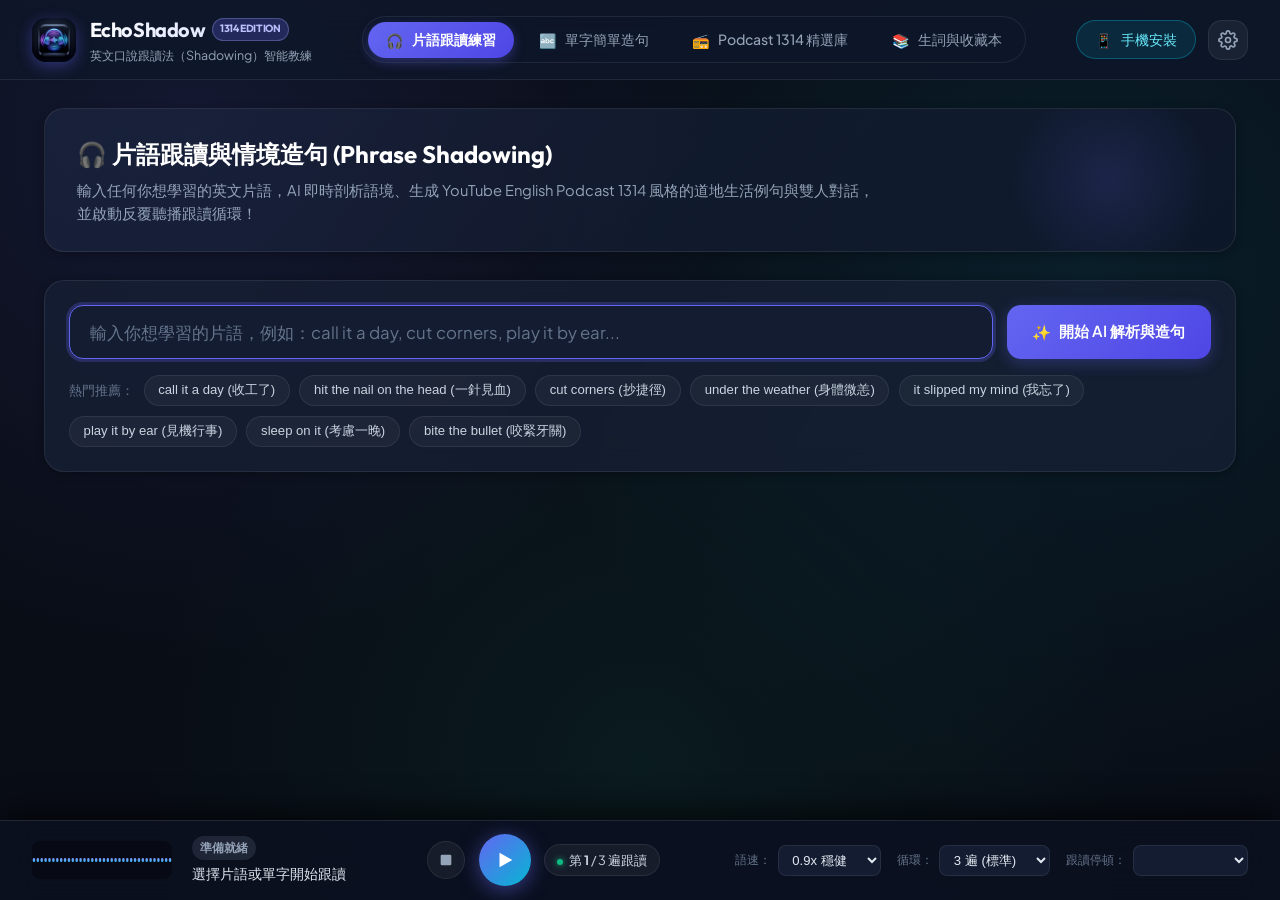
==== index.html @ 8f2e4946 "fix: Move web app to repository root and add .nojekyll for GitHub Pages" ====
<!DOCTYPE html>
<html lang="zh-TW">
<head>
  <meta charset="UTF-8">
  <meta name="viewport" content="width=device-width, initial-scale=1.0">
  <title>EchoShadow 1314 — 英文口說 Shadowing 智能跟讀學習系統</title>
  <meta name="description" content="專為英文跟讀法（Shadowing）打造的智能學習系統。支援片語解析造句、單字簡單造句聽播、YouTube English Podcast 1314 精選道地片語庫與跟讀錄音對比。">
  
  <!-- PWA & Mobile Web App Meta -->
  <link rel="manifest" href="manifest.json">
  <link rel="icon" type="image/png" sizes="64x64" href="icons/favicon-64.png">
  <link rel="apple-touch-icon" sizes="180x180" href="icons/apple-touch-icon.png">
  <meta name="theme-color" content="#0f172a">
  <meta name="apple-mobile-web-app-capable" content="yes">
  <meta name="apple-mobile-web-app-status-bar-style" content="black-translucent">
  <meta name="apple-mobile-web-app-title" content="EchoShadow">
  <meta name="mobile-web-app-capable" content="yes">
  
  <link rel="stylesheet" href="css/style.css">
</head>
<body>

  <!-- App Header -->
  <header class="app-header">
    <div class="brand">
      <div class="brand-icon-wrapper">
        <img src="icons/icon-192.png" alt="EchoShadow Icon" class="brand-app-icon" width="44" height="44">
      </div>
      <div class="brand-info">
        <h1>EchoShadow <span class="brand-tag">1314 Edition</span></h1>
        <div class="brand-subtitle">英文口說跟讀法（Shadowing）智能教練</div>
      </div>
    </div>

    <!-- Navigation Tabs -->
    <nav class="nav-tabs" aria-label="Main Navigation">
      <button class="nav-tab active" data-tab="phrase" id="tab-btn-phrase">
        <span>🎧</span> 片語跟讀練習
      </button>
      <button class="nav-tab" data-tab="word" id="tab-btn-word">
        <span>🔤</span> 單字簡單造句
      </button>
      <button class="nav-tab" data-tab="podcast" id="tab-btn-podcast">
        <span>📻</span> Podcast 1314 精選庫
      </button>
      <button class="nav-tab" data-tab="history" id="tab-btn-history">
        <span>📚</span> 生詞與收藏本
      </button>
    </nav>

    <!-- Header Actions -->
    <div class="header-actions">
      <button class="action-pill-btn header-mobile-btn" id="open-mobile-modal-btn" title="手機安裝與同網連線">
        <span>📱</span> 手機安裝
      </button>
      <button class="icon-btn" id="open-settings-btn" title="語音與跟讀設定" aria-label="設定">
        <svg viewBox="0 0 24 24" width="20" height="20" fill="none" stroke="currentColor" stroke-width="2" stroke-linecap="round" stroke-linejoin="round">
          <circle cx="12" cy="12" r="3"></circle>
          <path d="M19.4 15a1.65 1.65 0 0 0 .33 1.82l.06.06a2 2 0 0 1 0 2.83 2 2 0 0 1-2.83 0l-.06-.06a1.65 1.65 0 0 0-1.82-.33 1.65 1.65 0 0 0-1 1.51V21a2 2 0 0 1-2 2 2 2 0 0 1-2-2v-.09A1.65 1.65 0 0 0 9 19.4a1.65 1.65 0 0 0-1.82.33l-.06.06a2 2 0 0 1-2.83 0 2 2 0 0 1 0-2.83l.06-.06a1.65 1.65 0 0 0 .33-1.82 1.65 1.65 0 0 0-1.51-1H3a2 2 0 0 1-2-2 2 2 0 0 1 2-2h.09A1.65 1.65 0 0 0 4.6 9a1.65 1.65 0 0 0-.33-1.82l-.06-.06a2 2 0 0 1 0-2.83 2 2 0 0 1 2.83 0l.06.06a1.65 1.65 0 0 0 1.82.33H9a1.65 1.65 0 0 0 1-1.51V3a2 2 0 0 1 2-2 2 2 0 0 1 2 2v.09a1.65 1.65 0 0 0 1 1.51 1.65 1.65 0 0 0 1.82-.33l.06-.06a2 2 0 0 1 2.83 0 2 2 0 0 1 0 2.83l-.06.06a1.65 1.65 0 0 0-.33 1.82V9a1.65 1.65 0 0 0 1.51 1H21a2 2 0 0 1 2 2 2 2 0 0 1-2 2h-.09a1.65 1.65 0 0 0-1.51 1z"></path>
        </svg>
      </button>
    </div>
  </header>

  <!-- Main Content Area -->
  <main class="main-content">

    <!-- ==========================================
         TAB 1: PHRASE SHADOWING (需求 1)
         ========================================== -->
    <section class="tab-pane active" id="tab-phrase">
      <div class="section-banner">
        <h2 class="banner-title">🎧 片語跟讀與情境造句 (Phrase Shadowing)</h2>
        <p class="banner-desc">輸入任何你想學習的英文片語，AI 即時剖析語境、生成 YouTube English Podcast 1314 風格的道地生活例句與雙人對話，並啟動反覆聽播跟讀循環！</p>
      </div>

      <!-- Input Card -->
      <div class="input-card">
        <div class="input-row">
          <input type="text" class="text-input" id="phrase-input" placeholder="輸入你想學習的片語，例如：call it a day, cut corners, play it by ear..." autofocus>
          <button class="primary-btn" id="phrase-gen-btn">
            <span>✨</span> 開始 AI 解析與造句
          </button>
        </div>
        <div class="quick-tags-wrapper">
          <span class="quick-label">熱門推薦：</span>
          <button class="quick-tag" data-text="call it a day">call it a day (收工了)</button>
          <button class="quick-tag" data-text="hit the nail on the head">hit the nail on the head (一針見血)</button>
          <button class="quick-tag" data-text="cut corners">cut corners (抄捷徑)</button>
          <button class="quick-tag" data-text="under the weather">under the weather (身體微恙)</button>
          <button class="quick-tag" data-text="it slipped my mind">it slipped my mind (我忘了)</button>
          <button class="quick-tag" data-text="play it by ear">play it by ear (見機行事)</button>
          <button class="quick-tag" data-text="sleep on it">sleep on it (考慮一晚)</button>
          <button class="quick-tag" data-text="bite the bullet">bite the bullet (咬緊牙關)</button>
        </div>
      </div>

      <!-- Phrase Result Workspace -->
      <div class="result-card" id="phrase-result-area">
        <div class="result-badge-bar">
          <span class="type-badge badge-phrase">美式口語片語</span>
          <span class="card-level-badge level-b1">Podcast 1314 推薦</span>
        </div>

        <div class="result-title-row">
          <div>
            <span class="result-title" id="res-phrase-title">call it a day</span>
            <span class="result-translation" id="res-phrase-translation">今天就到此為止吧 / 收工了</span>
          </div>
          <!-- Favorite Action Button -->
          <button class="fav-toggle-btn" id="fav-phrase-btn" title="加入我的最愛">
            <span class="fav-star">⭐</span> <span class="fav-text">加入最愛</span>
          </button>
        </div>

        <!-- Explanation -->
        <div class="result-explanation-box">
          <p><strong>💡 語境剖析：</strong><span id="res-phrase-explanation"></span></p>
          <p style="margin-top: 0.4rem;"><strong>🗣️ 發音與連音提示：</strong><span id="res-phrase-pronunciation"></span></p>
        </div>

        <!-- Practice Sentence Showcase (With Karaoke) -->
        <div class="sentence-showcase-box">
          <div class="sentence-header">
            <span>🎙️ 道地日常生活例句 (跟讀核心句)</span>
            <span style="font-size: 0.72rem; color: #94a3b8;">反覆跟讀中將即時高亮當前單字</span>
          </div>
          <div class="sentence-text" id="res-phrase-sentence"></div>
          <div class="sentence-trans" id="res-phrase-sent-trans"></div>
        </div>

        <!-- Dialogue Section -->
        <div class="dialogue-section">
          <h3>
            <svg viewBox="0 0 24 24" width="18" height="18" fill="none" stroke="currentColor" stroke-width="2"><path d="M21 15a2 2 0 0 1-2 2H7l-4 4V5a2 2 0 0 1 2-2h14a2 2 0 0 1 2 2z"></path></svg>
            Podcast 1314 實境日常短對話 (A & B 情境模擬)
          </h3>
          <div class="dialogue-bubbles" id="res-phrase-dialogue"></div>
        </div>

        <!-- Shadowing Tips Box -->
        <div class="tips-box" id="res-phrase-tips-box">
          <div class="tips-icon">🎯</div>
          <div>
            <strong>跟讀訣竅（Shadowing Tips）：</strong>
            <span id="res-phrase-tips"></span>
          </div>
        </div>

        <!-- Practice Actions -->
        <div class="practice-actions-row">
          <button class="action-pill-btn primary" id="play-sentence-btn">
            <svg viewBox="0 0 24 24" width="16" height="16" fill="currentColor"><polygon points="5 3 19 12 5 21 5 3"></polygon></svg>
            🎧 跟讀主要例句
          </button>
          <button class="action-pill-btn" id="play-phrase-only-btn">
            <svg viewBox="0 0 24 24" width="16" height="16" fill="currentColor"><polygon points="5 3 19 12 5 21 5 3"></polygon></svg>
            僅聽片語本體
          </button>
          <button class="action-pill-btn" id="play-dialogue-all-btn">
            <svg viewBox="0 0 24 24" width="16" height="16" fill="currentColor"><polygon points="5 3 19 12 5 21 5 3"></polygon></svg>
            聽雙人完整對話
          </button>
        </div>

        <!-- Voice Recorder & Pronunciation Comparison -->
        <div class="voice-compare-card">
          <div class="voice-compare-header">
            <span>🎙️ 口說跟讀錄音與自我對比 (Audio Echo)</span>
          </div>
          <div class="voice-compare-controls">
            <button class="mic-btn" id="mic-record-btn">
              <svg viewBox="0 0 24 24" width="16" height="16" fill="currentColor"><path d="M12 1a3 3 0 0 0-3 3v8a3 3 0 0 0 6 0V4a3 3 0 0 0-3-3z"></path><path d="M19 10v2a7 7 0 0 1-14 0v-2"></path><line x1="12" y1="19" x2="12" y2="23"></line><line x1="8" y1="23" x2="16" y2="23"></line></svg>
              錄製我的跟讀
            </button>
            <button class="action-pill-btn" id="play-my-voice-btn" style="display: none;">
              ▶ 聽我剛剛說的
            </button>
            <button class="action-pill-btn" id="play-native-again-btn" style="display: none;">
              🔊 對比聽原音
            </button>
            <span class="record-feedback-text" id="record-status-text">點擊按鈕錄下你模仿的發音，與母語音檔對比音調與語氣！</span>
          </div>
        </div>
      </div>
    </section>

    <!-- ==========================================
         TAB 2: WORD SHADOWING (需求 2)
         ========================================== -->
    <section class="tab-pane" id="tab-word">
      <div class="section-banner">
        <h2 class="banner-title">🔤 單字簡單造句與跟讀 (Word Shadowing)</h2>
        <p class="banner-desc">輸入任何想學習的單字，AI 會為你進行【簡單造句】——拒絕冗長難句，專注於日常生活高頻、好懂、好開口的精煉短句，並透過重複聽播磨練口腔肌肉記憶！</p>
      </div>

      <!-- Input Card -->
      <div class="input-card">
        <div class="input-row">
          <input type="text" class="text-input" id="word-input" placeholder="輸入你想學習的單字，例如：overwhelmed, procrastinate, chill, awkward...">
          <button class="primary-btn" id="word-gen-btn">
            <span>⚡</span> AI 簡單造句 & 重複聽播
          </button>
        </div>
        <div class="quick-tags-wrapper">
          <span class="quick-label">熱門單字：</span>
          <button class="quick-tag quick-word-tag" data-text="procrastinate">procrastinate (拖延)</button>
          <button class="quick-tag quick-word-tag" data-text="overwhelmed">overwhelmed (負荷過重)</button>
          <button class="quick-tag quick-word-tag" data-text="awkward">awkward (尷尬的)</button>
          <button class="quick-tag quick-word-tag" data-text="spontaneous">spontaneous (隨性說走就走)</button>
          <button class="quick-tag quick-word-tag" data-text="exhausted">exhausted (筋疲力盡)</button>
          <button class="quick-tag quick-word-tag" data-text="chill">chill (放鬆放空)</button>
          <button class="quick-tag quick-word-tag" data-text="hesitate">hesitate (猶豫)</button>
          <button class="quick-tag quick-word-tag" data-text="reliable">reliable (可靠的)</button>
        </div>
      </div>

      <!-- Word Result Workspace -->
      <div class="result-card" id="word-result-area">
        <div class="result-badge-bar">
          <span class="type-badge badge-word" id="res-word-pos">日常單字</span>
          <span class="card-level-badge level-a2">日常生活精選</span>
        </div>

        <div class="result-title-row">
          <div>
            <span class="result-title" id="res-word-title">procrastinate</span>
            <span class="result-phonetic" id="res-word-phonetic">/prəˈkræs.tə.neɪt/</span>
            <span class="result-translation" id="res-word-translation">拖延、拖拖拉拉</span>
          </div>
          <!-- Favorite Action Button -->
          <button class="fav-toggle-btn" id="fav-word-btn" title="加入我的最愛">
            <span class="fav-star">⭐</span> <span class="fav-text">加入最愛</span>
          </button>
        </div>

        <!-- Practice Simple Sentence Showcase -->
        <div class="sentence-showcase-box">
          <div class="sentence-header">
            <span>✨ AI 精選【簡單生活例句】（最適合跟讀口說）</span>
            <span style="font-size: 0.72rem; color: #34d399;">簡短有力 • 容易朗朗上口</span>
          </div>
          <div class="sentence-text" id="res-word-sentence"></div>
          <div class="sentence-trans" id="res-word-sent-trans"></div>
        </div>

        <!-- Alternative Sentence Box -->
        <div class="sentence-showcase-box" id="res-word-alt-box" style="margin-top: 1rem; background: rgba(15, 23, 42, 0.6);">
          <div class="sentence-header">
            <span>💡 備用日常簡例</span>
            <button class="mini-play-btn" id="play-alt-sent-btn">跟讀此句</button>
          </div>
          <div class="sentence-text" id="res-word-alt-sent" style="font-size: 1.15rem;"></div>
          <div class="sentence-trans" id="res-word-alt-trans"></div>
        </div>

        <!-- Shadowing Tips Box -->
        <div class="tips-box" id="res-word-tips-box">
          <div class="tips-icon">🎯</div>
          <div>
            <strong>口說跟讀重點：</strong>
            <span id="res-word-tips"></span>
          </div>
        </div>

        <!-- Practice Actions -->
        <div class="practice-actions-row">
          <button class="action-pill-btn primary" id="play-word-sent-btn">
            <svg viewBox="0 0 24 24" width="16" height="16" fill="currentColor"><polygon points="5 3 19 12 5 21 5 3"></polygon></svg>
            🎧 跟讀簡單例句
          </button>
          <button class="action-pill-btn" id="play-word-only-btn">
            <svg viewBox="0 0 24 24" width="16" height="16" fill="currentColor"><polygon points="5 3 19 12 5 21 5 3"></polygon></svg>
            僅聽單字發音
          </button>
        </div>
      </div>
    </section>

    <!-- ==========================================
         TAB 3: PODCAST 1314 PHRASES (需求 3)
         ========================================== -->
    <section class="tab-pane" id="tab-podcast">
      <div class="section-banner">
        <h2 class="banner-title">📻 YouTube「English Podcast 1314」精選片語庫</h2>
        <p class="banner-desc">精選 YouTube 頻道「Podcast學英語1314」最受歡迎的高頻美語口語、地道成語與生活反應用語。點擊任何卡片即可一鍵載入跟讀機，隨時開始口說磨耳朵！</p>
      </div>

      <!-- Filter & Search Toolbar -->
      <div class="filter-toolbar">
        <div class="filter-row">
          <span class="filter-label">情境分類：</span>
          <div class="pill-group">
            <button class="filter-pill category-pill active" data-category="all">全部情境</button>
            <button class="filter-pill category-pill" data-category="職場與工作">💼 職場與工作</button>
            <button class="filter-pill category-pill" data-category="朋友社交">🍕 朋友社交</button>
            <button class="filter-pill category-pill" data-category="日常生活">☕ 日常生活</button>
            <button class="filter-pill category-pill" data-category="情緒與感覺">💭 情緒與感覺</button>
          </div>
        </div>

        <div class="filter-row">
          <span class="filter-label">聽力難度：</span>
          <div class="pill-group">
            <button class="filter-pill level-pill active" data-level="all">全部難度</button>
            <button class="filter-pill level-pill" data-level="A2">A2 基礎慢速</button>
            <button class="filter-pill level-pill" data-level="B1">B1 中階日常</button>
            <button class="filter-pill level-pill" data-level="B2">B2 道地自然</button>
          </div>
        </div>

        <div class="search-and-refresh">
          <div class="search-input-wrap">
            <input type="text" id="podcast-search" placeholder="🔍 搜尋英文片語、中文意義或關鍵字...">
          </div>
          <button class="action-pill-btn" id="refresh-recommend-btn" title="隨機推薦一批片語">
            <svg viewBox="0 0 24 24" width="16" height="16" fill="none" stroke="currentColor" stroke-width="2"><path d="M21.5 2v6h-6M21.34 15.57a10 10 0 1 1-.57-8.38l5.67-5.67"></path></svg>
            🎲 換一批推薦
          </button>
        </div>
      </div>

      <!-- Cards Grid -->
      <div class="podcast-grid" id="podcast-cards-grid"></div>
    </section>

    <!-- ==========================================
         TAB 4: NOTEBOOK & FAVORITES (需求 1 升級)
         ========================================== -->
    <section class="tab-pane" id="tab-history">
      <div class="section-banner">
        <div class="history-header">
          <div>
            <h2 class="banner-title">📚 我的生詞、片語與收藏本</h2>
            <p class="banner-desc">專屬學習庫：清楚區隔「🎧 片語」與「🔤 單字」，並支援「⭐ 我的最愛」標記收藏。隨時重複聽播，鞏固口說肌肉記憶！</p>
          </div>
          <button class="action-pill-btn" id="clear-history-btn">
            清空記錄
          </button>
        </div>
      </div>

      <!-- Segmented Tab Filter & Count Stats -->
      <div class="history-filter-toolbar">
        <div class="history-filter-tabs">
          <button class="history-filter-pill active" data-filter="all" id="hist-filter-all">
            <span>🌟</span> 全部項目 (<span id="count-all">0</span>)
          </button>
          <button class="history-filter-pill" data-filter="fav" id="hist-filter-fav">
            <span>⭐</span> 我的最愛 (<span id="count-fav">0</span>)
          </button>
          <button class="history-filter-pill" data-filter="phrase" id="hist-filter-phrase">
            <span>🎧</span> 片語專區 (<span id="count-phrase">0</span>)
          </button>
          <button class="history-filter-pill" data-filter="word" id="hist-filter-word">
            <span>🔤</span> 單字專區 (<span id="count-word">0</span>)
          </button>
        </div>
        <div class="history-stats-bar" id="history-stats-bar">
          載入中...
        </div>
      </div>

      <div class="history-list" id="history-list"></div>
    </section>

  </main>

  <!-- ==========================================
       DOCKED SHADOWING WORKBENCH (BOTTOM PLAYER)
       ========================================== -->
  <footer class="docked-player" id="docked-player" role="region" aria-label="跟讀播放控制台">
    <!-- Left: Wave & Status -->
    <div class="player-left">
      <div class="player-wave-wrap">
        <canvas id="audio-wave-canvas" width="140" height="38"></canvas>
      </div>
      <div class="player-info-meta">
        <span class="player-status-badge status-idle" id="player-mode-indicator">準備就緒</span>
        <div class="player-current-text" id="player-current-text">選擇片語或單字開始跟讀</div>
      </div>
    </div>

    <!-- Center: Main Controls & Loop Countdown -->
    <div class="player-center">
      <div class="player-controls-row">
        <button class="control-icon-btn" id="player-stop-btn" title="停止播放 (Esc)" aria-label="停止">
          <svg viewBox="0 0 24 24" width="16" height="16" fill="currentColor"><rect x="4" y="4" width="16" height="16" rx="2"></rect></svg>
        </button>

        <button class="play-main-btn" id="player-play-btn" title="播放 / 暫停 (空白鍵 Space)" aria-label="播放">
          <svg class="play-icon" viewBox="0 0 24 24" width="22" height="22" fill="currentColor">
            <polygon points="6 4 20 12 6 20 6 4"></polygon>
          </svg>
          <svg class="pause-icon" viewBox="0 0 24 24" width="22" height="22" fill="currentColor" style="display: none;">
            <rect x="6" y="4" width="4" height="16"></rect>
            <rect x="14" y="4" width="4" height="16"></rect>
          </svg>
        </button>

        <div class="loop-status-pill" id="player-loop-status">
          <span class="pulse-dot"></span> 第 <strong>1</strong> / 3 遍跟讀
        </div>
      </div>

      <div class="player-interval-countdown" id="player-countdown">
        🗣️ <strong>跟讀時間：</strong> 請大聲跟讀模仿 (2.0s)
      </div>
    </div>

    <!-- Right: Speed, Repeats, and Interval Delays -->
    <div class="player-right">
      <div class="player-select-group">
        <label for="player-speed-select">語速：</label>
        <select class="player-select" id="player-speed-select">
          <option value="0.75">0.75x 慢速</option>
          <option value="0.9" selected>0.9x 穩健</option>
          <option value="1.0">1.0x 標準</option>
          <option value="1.15">1.15x 流利</option>
        </select>
      </div>

      <div class="player-select-group">
        <label for="player-repeat-select">循環：</label>
        <select class="player-select" id="player-repeat-select">
          <option value="1">1 遍 (單次)</option>
          <option value="3" selected>3 遍 (標準)</option>
          <option value="5">5 遍 (深入)</option>
          <option value="10">10 遍 (挑戰)</option>
          <option value="inf">無限循環</option>
        </select>
      </div>

      <div class="player-select-group">
        <label for="player-interval-select">跟讀停頓：</label>
        <select class="player-select" id="player-interval-select">
          <option value="1.0">1.0 秒</option>
          <option value="2.0" selected>2.0 秒 (推薦)</option>
          <option value="3.0">3.0 秒</option>
          <option value="4.0">4.0 秒 (長句)</option>
        </select>
      </div>
    </div>
  </footer>

  <!-- ==========================================
       MOBILE CONNECT & INSTALL MODAL (需求 3)
       ========================================== -->
  <div class="modal-overlay" id="mobile-modal" role="dialog" aria-modal="true" aria-labelledby="mobile-modal-title">
    <div class="modal-content" style="max-width: 560px;">
      <div class="modal-header">
        <h3 class="modal-title" id="mobile-modal-title">📱 手機免安裝商店 • 立即使用教學</h3>
        <button class="modal-close-btn" id="close-mobile-btn" aria-label="關閉">
          <svg viewBox="0 0 24 24" width="20" height="20" fill="none" stroke="currentColor" stroke-width="2"><line x1="18" y1="6" x2="6" y2="18"></line><line x1="6" y1="6" x2="18" y2="18"></line></svg>
        </button>
      </div>

      <div class="mobile-modal-body">
        <p style="font-size: 0.88rem; color: #94a3b8; margin-bottom: 1.25rem;">
          本 APP 已採用現代 <strong>PWA（Progressive Web App）</strong>技術，徹底解決手機安裝 APK 擋住或 iPhone 無法側載的問題！任何手機只需打開瀏覽器即可直接「加入主畫面」秒速安裝。
        </p>

        <!-- QR Code and Link Area -->
        <div id="mobile-qr-area" style="margin-bottom: 1.5rem;"></div>

        <!-- OS Specific Instructions -->
        <div class="mobile-instructions">
          <div class="os-instruction-card">
            <div class="os-instruction-header">
              <span class="os-badge-icon">🍎</span>
              <strong>iPhone / iPad (iOS Safari) 操作步驟：</strong>
            </div>
            <ol class="os-steps-list">
              <li>手機連線到同一個 Wi-Fi，打開 <strong>Safari 瀏覽器</strong> 並掃描或輸入上方網址。</li>
              <li>點擊 Safari 螢幕底部的 <strong>「分享」圖示</strong>（方形帶有向上箭頭）。</li>
              <li>在選單中點選 <strong>「加入主畫面」(Add to Home Screen)</strong>。</li>
              <li>完成！手機桌面將產生 EchoShadow 專屬 App 圖示，打開即是全螢幕原生體驗。</li>
            </ol>
          </div>

          <div class="os-instruction-card" style="margin-top: 1rem;">
            <div class="os-instruction-header">
              <span class="os-badge-icon">🤖</span>
              <strong>Android 安卓手機 (Chrome / Edge) 操作步驟：</strong>
            </div>
            <ol class="os-steps-list">
              <li>手機連線到同一個 Wi-Fi，打開 <strong>Chrome 瀏覽器</strong> 輸入上方網址。</li>
              <li>網頁載入時會自動跳出 <strong>「安裝 EchoShadow」</strong> 提示，或點擊右上角三點選單「安裝應用程式」。</li>
              <li>點擊「安裝」後，App 將自動常駐於桌面與應用程式清單，無任何系統相容問題！</li>
            </ol>
          </div>
        </div>
      </div>

      <div class="modal-footer">
        <button class="primary-btn" type="button" id="ack-mobile-btn">好，我清楚了</button>
      </div>
    </div>
  </div>

  <!-- ==========================================
       SETTINGS MODAL
       ========================================== -->
  <div class="modal-overlay" id="settings-modal" role="dialog" aria-modal="true" aria-labelledby="settings-modal-title">
    <div class="modal-content">
      <div class="modal-header">
        <h3 class="modal-title" id="settings-modal-title">⚙️ 跟讀與發音參數設定</h3>
        <button class="modal-close-btn" id="close-settings-btn" aria-label="關閉">
          <svg viewBox="0 0 24 24" width="20" height="20" fill="none" stroke="currentColor" stroke-width="2"><line x1="18" y1="6" x2="6" y2="18"></line><line x1="6" y1="6" x2="18" y2="18"></line></svg>
        </button>
      </div>

      <div class="form-group">
        <label for="settings-voice-select">🎙️ 英語母語發音聲音 (TTS Voice)：</label>
        <select class="form-control" id="settings-voice-select"></select>
        <small>支援系統內建 Microsoft Jenny, Google US English 等高品質英語聲音。</small>
        <div style="margin-top: 0.5rem;">
          <button class="mini-play-btn" id="test-voice-btn" type="button">試聽當前聲音發音</button>
        </div>
      </div>

      <div class="form-group">
        <label for="settings-rate-input">⚡ 預設語速：</label>
        <select class="form-control" id="settings-rate-input">
          <option value="0.75">0.75x (慢速磨耳朵)</option>
          <option value="0.85">0.85x (微慢清晰)</option>
          <option value="0.9" selected>0.9x (新手跟讀推薦)</option>
          <option value="1.0">1.0x (標準美語語速)</option>
          <option value="1.15">1.15x (快速流利進階)</option>
        </select>
      </div>

      <div class="form-group">
        <label for="settings-interval-input">⏳ 每次跟讀之間的停頓時間：</label>
        <select class="form-control" id="settings-interval-input">
          <option value="1.0">1.0 秒 (緊湊跟讀)</option>
          <option value="2.0" selected>2.0 秒 (標準時間)</option>
          <option value="3.0">3.0 秒 (充裕時間)</option>
          <option value="4.0">4.0 秒 (完整長句複述)</option>
        </select>
        <small>此停頓時間是留給你的口說練習時間，在下次音檔播送前重複說出。</small>
      </div>

      <div class="form-group">
        <label for="settings-repeat-input">🔁 預設循環聽播次數：</label>
        <select class="form-control" id="settings-repeat-input">
          <option value="1">1 遍</option>
          <option value="3" selected>3 遍 (推薦黃金次數)</option>
          <option value="5">5 遍 (強化肌肉記憶)</option>
          <option value="10">10 遍</option>
          <option value="inf">無限循環播放</option>
        </select>
      </div>

      <div class="form-group">
        <label for="settings-api-key">🔑 Google Gemini API Key (可選)：</label>
        <input type="password" class="form-control" id="settings-api-key" placeholder="AIzaSy...">
        <small>若未填寫，系統將自動啟動內建的智能生成引擎與離線庫，所有功能依然100%完全可用！</small>
      </div>

      <div class="modal-footer">
        <button class="btn-secondary" id="cancel-settings-btn" type="button" onclick="document.getElementById('settings-modal').classList.remove('open')">取消</button>
        <button class="primary-btn" id="save-settings-btn" type="button">儲存設定</button>
      </div>
    </div>
  </div>

  <!-- Scripts -->
  <script src="js/qrcode.js"></script>
  <script src="js/database.js"></script>
  <script src="js/speech.js"></script>
  <script src="js/recorder.js"></script>
  <script src="js/api.js"></script>
  <script src="js/app.js"></script>

  <!-- PWA Service Worker Registration -->
  <script>
    if ('serviceWorker' in navigator) {
      window.addEventListener('load', () => {
        navigator.serviceWorker.register('./sw.js').then((reg) => {
          console.log('EchoShadow PWA Service Worker ready:', reg.scope);
        }).catch((err) => {
          console.warn('Service Worker registration skipped:', err);
        });
      });
    }
  </script>
</body>
</html>
---- css/style.css ----
/* ==========================================================================
   EchoShadow 1314 - English Shadowing App Design System
   Modern Sleek Dark Aesthetic, Glassmorphism, Micro-animations, Google Fonts
   ========================================================================== */

@import url('https://fonts.googleapis.com/css2?family=Outfit:wght@400;500;600;700;800&family=Plus+Jakarta+Sans:wght@300;400;500;600;700&display=swap');

:root {
  --bg-primary: #090d16;
  --bg-secondary: #0f172a;
  --bg-card: rgba(23, 32, 54, 0.75);
  --bg-card-hover: rgba(30, 41, 69, 0.9);
  --bg-glass: rgba(15, 23, 42, 0.85);
  --bg-input: #131c31;
  --border-subtle: rgba(255, 255, 255, 0.08);
  --border-accent: rgba(99, 102, 241, 0.4);
  --border-hover: rgba(129, 140, 248, 0.6);

  --accent-primary: #6366f1; /* Indigo */
  --accent-primary-hover: #4f46e5;
  --accent-cyan: #06b6d4;
  --accent-emerald: #10b981;
  --accent-amber: #f59e0b;
  --accent-rose: #f43f5e;
  --accent-glow: 0 0 25px rgba(99, 102, 241, 0.35);

  --text-main: #f8fafc;
  --text-muted: #94a3b8;
  --text-subtle: #64748b;

  --radius-sm: 8px;
  --radius-md: 14px;
  --radius-lg: 20px;
  --radius-pill: 9999px;

  --shadow-sm: 0 2px 8px rgba(0, 0, 0, 0.3);
  --shadow-md: 0 10px 25px -5px rgba(0, 0, 0, 0.5), 0 8px 10px -6px rgba(0, 0, 0, 0.4);
  --shadow-glow: 0 0 35px rgba(99, 102, 241, 0.25);
  
  --transition: all 0.22s cubic-bezier(0.4, 0, 0.2, 1);
}

*, *::before, *::after {
  box-sizing: border-box;
  margin: 0;
  padding: 0;
}

body {
  font-family: 'Plus Jakarta Sans', -apple-system, BlinkMacSystemFont, "Segoe UI", Roboto, sans-serif;
  background-color: var(--bg-primary);
  color: var(--text-main);
  line-height: 1.6;
  min-height: 100vh;
  display: flex;
  flex-direction: column;
  overflow-x: hidden;
  background-image: 
    radial-gradient(circle at 15% 15%, rgba(99, 102, 241, 0.12) 0%, transparent 40%),
    radial-gradient(circle at 85% 30%, rgba(6, 182, 212, 0.1) 0%, transparent 45%),
    radial-gradient(circle at 50% 85%, rgba(16, 185, 129, 0.08) 0%, transparent 50%);
  background-attachment: fixed;
}

/* Custom Scrollbar */
::-webkit-scrollbar {
  width: 8px;
  height: 8px;
}
::-webkit-scrollbar-track {
  background: var(--bg-primary);
}
::-webkit-scrollbar-thumb {
  background: #1e293b;
  border-radius: var(--radius-pill);
}
::-webkit-scrollbar-thumb:hover {
  background: #334155;
}

/* App Header */
.app-header {
  position: sticky;
  top: 0;
  z-index: 100;
  background: var(--bg-glass);
  backdrop-filter: blur(16px);
  -webkit-backdrop-filter: blur(16px);
  border-bottom: 1px solid var(--border-subtle);
  padding: 0.85rem 2rem;
  display: flex;
  align-items: center;
  justify-content: space-between;
}

.brand {
  display: flex;
  align-items: center;
  gap: 0.85rem;
  text-decoration: none;
  color: inherit;
}

.brand-icon-wrapper {
  width: 44px;
  height: 44px;
  border-radius: var(--radius-md);
  overflow: hidden;
  display: flex;
  align-items: center;
  justify-content: center;
  box-shadow: 0 4px 15px rgba(99, 102, 241, 0.4);
  background: #0f172a;
}

.brand-app-icon {
  width: 100%;
  height: 100%;
  object-fit: cover;
  display: block;
}

.brand-info h1 {
  font-family: 'Outfit', sans-serif;
  font-size: 1.25rem;
  font-weight: 700;
  letter-spacing: -0.02em;
  background: linear-gradient(135deg, #ffffff, #c7d2fe);
  -webkit-background-clip: text;
  -webkit-text-fill-color: transparent;
  display: flex;
  align-items: center;
  gap: 0.4rem;
}

.brand-tag {
  font-size: 0.65rem;
  font-weight: 700;
  padding: 0.15rem 0.45rem;
  border-radius: var(--radius-pill);
  background: rgba(99, 102, 241, 0.25);
  color: #a5b4fc;
  border: 1px solid rgba(165, 180, 252, 0.3);
  text-transform: uppercase;
}

.brand-subtitle {
  font-size: 0.78rem;
  color: var(--text-muted);
}

/* Nav Tabs */
.nav-tabs {
  display: flex;
  gap: 0.4rem;
  background: rgba(15, 23, 42, 0.6);
  padding: 0.3rem;
  border-radius: var(--radius-pill);
  border: 1px solid var(--border-subtle);
}

.nav-tab {
  background: transparent;
  border: none;
  color: var(--text-muted);
  font-family: inherit;
  font-size: 0.88rem;
  font-weight: 500;
  padding: 0.5rem 1.15rem;
  border-radius: var(--radius-pill);
  cursor: pointer;
  display: flex;
  align-items: center;
  gap: 0.5rem;
  transition: var(--transition);
}

.nav-tab:hover {
  color: var(--text-main);
  background: rgba(255, 255, 255, 0.05);
}

.nav-tab.active {
  background: linear-gradient(135deg, var(--accent-primary), #4f46e5);
  color: #ffffff;
  font-weight: 600;
  box-shadow: 0 4px 12px rgba(99, 102, 241, 0.35);
}

.header-actions {
  display: flex;
  align-items: center;
  gap: 0.75rem;
}

.icon-btn {
  background: rgba(255, 255, 255, 0.05);
  border: 1px solid var(--border-subtle);
  color: var(--text-muted);
  width: 40px;
  height: 40px;
  border-radius: var(--radius-md);
  display: flex;
  align-items: center;
  justify-content: center;
  cursor: pointer;
  transition: var(--transition);
}

.icon-btn:hover {
  background: rgba(255, 255, 255, 0.1);
  color: var(--text-main);
  border-color: var(--border-hover);
}

/* Main Container */
.main-content {
  flex: 1;
  max-width: 1240px;
  width: 100%;
  margin: 0 auto;
  padding: 1.75rem 1.5rem 6.5rem; /* space for docked player */
}

/* Tab Panes */
.tab-pane {
  display: none;
  animation: fadeIn 0.3s ease-out;
}

.tab-pane.active {
  display: block;
}

@keyframes fadeIn {
  from { opacity: 0; transform: translateY(6px); }
  to { opacity: 1; transform: translateY(0); }
}

/* Section Header */
.section-banner {
  background: linear-gradient(135deg, rgba(30, 41, 69, 0.6) 0%, rgba(15, 23, 42, 0.8) 100%);
  border: 1px solid var(--border-subtle);
  border-radius: var(--radius-lg);
  padding: 1.6rem 2rem;
  margin-bottom: 1.75rem;
  position: relative;
  overflow: hidden;
  box-shadow: var(--shadow-sm);
}

.section-banner::after {
  content: "";
  position: absolute;
  top: 0;
  right: 0;
  width: 250px;
  height: 100%;
  background: radial-gradient(circle at center, rgba(99, 102, 241, 0.15) 0%, transparent 70%);
  pointer-events: none;
}

.banner-title {
  font-family: 'Outfit', sans-serif;
  font-size: 1.5rem;
  font-weight: 700;
  color: #fff;
  margin-bottom: 0.35rem;
  display: flex;
  align-items: center;
  gap: 0.6rem;
}

.banner-desc {
  font-size: 0.92rem;
  color: var(--text-muted);
  max-width: 800px;
}

/* Input Card */
.input-card {
  background: var(--bg-card);
  backdrop-filter: blur(12px);
  border: 1px solid var(--border-subtle);
  border-radius: var(--radius-lg);
  padding: 1.5rem;
  margin-bottom: 1.75rem;
  box-shadow: var(--shadow-sm);
  transition: var(--transition);
}

.input-card:hover {
  border-color: var(--border-accent);
}

.input-row {
  display: flex;
  gap: 0.85rem;
  margin-bottom: 1rem;
}

.text-input {
  flex: 1;
  background: var(--bg-input);
  border: 1px solid var(--border-subtle);
  border-radius: var(--radius-md);
  padding: 0.95rem 1.25rem;
  font-family: inherit;
  font-size: 1.05rem;
  color: var(--text-main);
  outline: none;
  transition: var(--transition);
}

.text-input:focus {
  border-color: var(--accent-primary);
  box-shadow: 0 0 0 3px rgba(99, 102, 241, 0.25);
}

.text-input::placeholder {
  color: var(--text-subtle);
}

.primary-btn {
  background: linear-gradient(135deg, var(--accent-primary), #4f46e5);
  color: #ffffff;
  border: none;
  border-radius: var(--radius-md);
  padding: 0.95rem 1.6rem;
  font-family: inherit;
  font-size: 0.95rem;
  font-weight: 600;
  cursor: pointer;
  display: flex;
  align-items: center;
  gap: 0.5rem;
  transition: var(--transition);
  white-space: nowrap;
  box-shadow: 0 4px 15px rgba(99, 102, 241, 0.3);
}

.primary-btn:hover {
  transform: translateY(-1px);
  box-shadow: 0 6px 20px rgba(99, 102, 241, 0.45);
}

.primary-btn:active {
  transform: translateY(0);
}

.primary-btn.loading {
  opacity: 0.7;
  cursor: wait;
}

/* Quick Tags */
.quick-tags-wrapper {
  display: flex;
  align-items: center;
  gap: 0.6rem;
  flex-wrap: wrap;
}

.quick-label {
  font-size: 0.8rem;
  color: var(--text-subtle);
  font-weight: 500;
}

.quick-tag {
  background: rgba(255, 255, 255, 0.04);
  border: 1px solid var(--border-subtle);
  color: #cbd5e1;
  border-radius: var(--radius-pill);
  padding: 0.35rem 0.85rem;
  font-size: 0.82rem;
  cursor: pointer;
  transition: var(--transition);
}

.quick-tag:hover {
  background: rgba(99, 102, 241, 0.15);
  border-color: var(--accent-primary);
  color: #fff;
  transform: translateY(-1px);
}

/* Result Workspace Card */
.result-card {
  background: var(--bg-card);
  backdrop-filter: blur(12px);
  border: 1px solid var(--border-subtle);
  border-radius: var(--radius-lg);
  padding: 2rem;
  margin-bottom: 2rem;
  box-shadow: var(--shadow-md);
  position: relative;
  display: none;
  animation: slideUp 0.35s cubic-bezier(0.16, 1, 0.3, 1);
}

@keyframes slideUp {
  from { opacity: 0; transform: translateY(16px); }
  to { opacity: 1; transform: translateY(0); }
}

.result-badge-bar {
  display: flex;
  align-items: center;
  gap: 0.6rem;
  margin-bottom: 0.85rem;
}

.type-badge {
  font-size: 0.75rem;
  font-weight: 700;
  text-transform: uppercase;
  padding: 0.2rem 0.6rem;
  border-radius: var(--radius-pill);
  background: rgba(99, 102, 241, 0.2);
  color: #818cf8;
  border: 1px solid rgba(129, 140, 248, 0.3);
}

.result-title-row {
  display: flex;
  align-items: baseline;
  gap: 1rem;
  margin-bottom: 1rem;
  flex-wrap: wrap;
}

.result-title {
  font-family: 'Outfit', sans-serif;
  font-size: 2rem;
  font-weight: 800;
  color: #ffffff;
  letter-spacing: -0.01em;
}

.result-phonetic {
  font-family: 'Plus Jakarta Sans', monospace;
  font-size: 1.1rem;
  color: var(--accent-cyan);
}

.result-translation {
  font-size: 1.25rem;
  font-weight: 600;
  color: #38bdf8;
}

.result-explanation-box {
  background: rgba(15, 23, 42, 0.65);
  border-left: 3px solid var(--accent-primary);
  border-radius: 0 var(--radius-md) var(--radius-md) 0;
  padding: 1rem 1.25rem;
  margin-bottom: 1.5rem;
  font-size: 0.95rem;
  color: #e2e8f0;
}

.result-explanation-box strong {
  color: #a5b4fc;
}

/* Practice Sentence Showcase */
.sentence-showcase-box {
  background: linear-gradient(135deg, rgba(23, 37, 84, 0.5) 0%, rgba(15, 23, 42, 0.8) 100%);
  border: 1px solid rgba(99, 102, 241, 0.3);
  border-radius: var(--radius-md);
  padding: 1.4rem 1.6rem;
  margin-bottom: 1.5rem;
  position: relative;
}

.sentence-header {
  font-size: 0.8rem;
  font-weight: 700;
  color: #818cf8;
  text-transform: uppercase;
  margin-bottom: 0.6rem;
  display: flex;
  justify-content: space-between;
  align-items: center;
}

.sentence-text {
  font-family: 'Outfit', sans-serif;
  font-size: 1.4rem;
  font-weight: 600;
  line-height: 1.5;
  color: #ffffff;
  margin-bottom: 0.5rem;
}

/* Karaoke highlighting */
.karaoke-word {
  display: inline-block;
  padding: 0 2px;
  border-radius: 4px;
  transition: background-color 0.15s ease, color 0.15s ease, transform 0.1s ease;
}

.karaoke-word.active-word {
  background: linear-gradient(135deg, #6366f1, #06b6d4);
  color: #ffffff;
  text-shadow: 0 0 10px rgba(255, 255, 255, 0.5);
  transform: scale(1.06);
}

.sentence-trans {
  font-size: 1.05rem;
  color: #94a3b8;
}

/* Dialogue Box (Requirement 1) */
.dialogue-section {
  margin-top: 1.5rem;
  margin-bottom: 1.5rem;
}

.dialogue-section h3 {
  font-size: 1.05rem;
  font-weight: 600;
  color: #cbd5e1;
  margin-bottom: 0.85rem;
  display: flex;
  align-items: center;
  gap: 0.5rem;
}

.dialogue-bubbles {
  display: flex;
  flex-direction: column;
  gap: 0.85rem;
}

.dialogue-bubble {
  background: rgba(15, 23, 42, 0.7);
  border: 1px solid var(--border-subtle);
  border-radius: var(--radius-md);
  padding: 1rem 1.25rem;
  position: relative;
  transition: var(--transition);
}

.dialogue-bubble:hover {
  border-color: var(--border-hover);
}

.dialogue-bubble.speaker-a {
  border-left: 3px solid var(--accent-cyan);
}

.dialogue-bubble.speaker-b {
  border-left: 3px solid var(--accent-primary);
}

.speaker-tag {
  font-size: 0.78rem;
  font-weight: 700;
  color: #94a3b8;
  margin-bottom: 0.35rem;
}

.speaker-a .speaker-tag { color: #38bdf8; }
.speaker-b .speaker-tag { color: #a5b4fc; }

.bubble-text {
  font-size: 1.1rem;
  font-weight: 500;
  color: #fff;
  margin-bottom: 0.25rem;
}

.bubble-trans {
  font-size: 0.9rem;
  color: #94a3b8;
  margin-bottom: 0.5rem;
}

.mini-play-btn {
  background: rgba(255, 255, 255, 0.05);
  border: 1px solid var(--border-subtle);
  color: #cbd5e1;
  border-radius: var(--radius-pill);
  padding: 0.25rem 0.65rem;
  font-size: 0.78rem;
  cursor: pointer;
  display: inline-flex;
  align-items: center;
  gap: 0.3rem;
  transition: var(--transition);
}

.mini-play-btn:hover {
  background: var(--accent-primary);
  color: #fff;
}

/* Shadowing Tips Box */
.tips-box {
  background: rgba(245, 158, 11, 0.08);
  border: 1px solid rgba(245, 158, 11, 0.25);
  border-radius: var(--radius-md);
  padding: 0.9rem 1.2rem;
  margin-top: 1.25rem;
  display: flex;
  align-items: flex-start;
  gap: 0.75rem;
  color: #fde68a;
  font-size: 0.9rem;
}

.tips-icon {
  font-size: 1.2rem;
  line-height: 1;
}

/* Practice Action Bar */
.practice-actions-row {
  display: flex;
  gap: 0.75rem;
  flex-wrap: wrap;
  margin-top: 1.5rem;
  padding-top: 1.5rem;
  border-top: 1px solid var(--border-subtle);
}

.action-pill-btn {
  background: rgba(255, 255, 255, 0.06);
  border: 1px solid var(--border-subtle);
  color: #e2e8f0;
  padding: 0.55rem 1.15rem;
  border-radius: var(--radius-pill);
  font-family: inherit;
  font-size: 0.88rem;
  font-weight: 500;
  cursor: pointer;
  display: flex;
  align-items: center;
  gap: 0.45rem;
  transition: var(--transition);
}

.action-pill-btn:hover {
  background: rgba(99, 102, 241, 0.2);
  border-color: var(--accent-primary);
  color: #fff;
}

.action-pill-btn.primary {
  background: var(--accent-primary);
  border-color: var(--accent-primary);
  color: #fff;
}

/* ==========================================
   PODCAST 1314 CARDS GRID (Requirement 3)
   ========================================== */
.filter-toolbar {
  background: var(--bg-card);
  border: 1px solid var(--border-subtle);
  border-radius: var(--radius-lg);
  padding: 1.25rem 1.5rem;
  margin-bottom: 1.75rem;
  display: flex;
  flex-direction: column;
  gap: 1rem;
}

.filter-row {
  display: flex;
  align-items: center;
  gap: 0.75rem;
  flex-wrap: wrap;
}

.filter-label {
  font-size: 0.82rem;
  color: var(--text-subtle);
  font-weight: 600;
  min-width: 60px;
}

.pill-group {
  display: flex;
  gap: 0.45rem;
  flex-wrap: wrap;
}

.filter-pill {
  background: rgba(255, 255, 255, 0.04);
  border: 1px solid var(--border-subtle);
  color: var(--text-muted);
  padding: 0.4rem 0.95rem;
  border-radius: var(--radius-pill);
  font-size: 0.82rem;
  cursor: pointer;
  transition: var(--transition);
}

.filter-pill:hover {
  color: #fff;
  border-color: var(--border-hover);
}

.filter-pill.active {
  background: var(--accent-primary);
  border-color: var(--accent-primary);
  color: #fff;
  font-weight: 600;
}

.search-and-refresh {
  display: flex;
  gap: 0.75rem;
  align-items: center;
}

.search-input-wrap {
  flex: 1;
  position: relative;
}

.search-input-wrap input {
  width: 100%;
  background: var(--bg-input);
  border: 1px solid var(--border-subtle);
  border-radius: var(--radius-pill);
  padding: 0.65rem 1.2rem;
  font-size: 0.9rem;
  color: #fff;
  outline: none;
}

.search-input-wrap input:focus {
  border-color: var(--accent-primary);
}

.rotating svg {
  animation: spin 0.6s linear infinite;
}

@keyframes spin {
  100% { transform: rotate(360deg); }
}

.podcast-grid {
  display: grid;
  grid-template-columns: repeat(auto-fill, minmax(360px, 1fr));
  gap: 1.25rem;
}

.podcast-card {
  background: var(--bg-card);
  backdrop-filter: blur(8px);
  border: 1px solid var(--border-subtle);
  border-radius: var(--radius-lg);
  padding: 1.4rem;
  display: flex;
  flex-direction: column;
  transition: var(--transition);
  position: relative;
}

.podcast-card:hover {
  background: var(--bg-card-hover);
  border-color: var(--border-accent);
  transform: translateY(-2px);
  box-shadow: var(--shadow-md);
}

.card-header {
  display: flex;
  justify-content: space-between;
  align-items: center;
  margin-bottom: 0.75rem;
}

.card-category-badge {
  font-size: 0.75rem;
  font-weight: 600;
  padding: 0.2rem 0.6rem;
  border-radius: var(--radius-pill);
  background: rgba(6, 182, 212, 0.15);
  color: #38bdf8;
  border: 1px solid rgba(56, 189, 248, 0.25);
}

.card-level-badge {
  font-size: 0.7rem;
  font-weight: 700;
  padding: 0.15rem 0.5rem;
  border-radius: var(--radius-pill);
}

.level-a2 { background: rgba(16, 185, 129, 0.2); color: #34d399; }
.level-b1 { background: rgba(245, 158, 11, 0.2); color: #fbbf24; }
.level-b2 { background: rgba(239, 68, 68, 0.2); color: #f87171; }

.card-title {
  font-family: 'Outfit', sans-serif;
  font-size: 1.35rem;
  font-weight: 700;
  color: #fff;
  margin-bottom: 0.25rem;
}

.card-translation {
  font-size: 1rem;
  font-weight: 600;
  color: #38bdf8;
  margin-bottom: 0.75rem;
}

.card-explanation {
  font-size: 0.88rem;
  color: var(--text-muted);
  line-height: 1.5;
  margin-bottom: 1rem;
  flex: 1;
}

.card-sentence-box {
  background: rgba(15, 23, 42, 0.6);
  border-radius: var(--radius-sm);
  padding: 0.85rem;
  margin-bottom: 1.1rem;
  border-left: 2px solid var(--accent-primary);
}

.card-sentence-text {
  font-size: 0.95rem;
  font-weight: 500;
  color: #f1f5f9;
  margin-bottom: 0.25rem;
}

.card-sentence-trans {
  font-size: 0.82rem;
  color: #94a3b8;
}

.card-footer {
  display: flex;
  gap: 0.6rem;
  align-items: center;
  margin-top: auto;
}

.shadow-now-btn {
  flex: 1;
  background: linear-gradient(135deg, var(--accent-primary), #4f46e5);
  color: #fff;
  border: none;
  border-radius: var(--radius-md);
  padding: 0.65rem 1rem;
  font-family: inherit;
  font-size: 0.88rem;
  font-weight: 600;
  cursor: pointer;
  display: flex;
  align-items: center;
  justify-content: center;
  gap: 0.4rem;
  transition: var(--transition);
}

.shadow-now-btn:hover {
  box-shadow: 0 4px 15px rgba(99, 102, 241, 0.4);
}

.quick-play-btn {
  background: rgba(255, 255, 255, 0.05);
  border: 1px solid var(--border-subtle);
  color: #cbd5e1;
  width: 38px;
  height: 38px;
  border-radius: var(--radius-md);
  display: flex;
  align-items: center;
  justify-content: center;
  cursor: pointer;
  transition: var(--transition);
}

.quick-play-btn:hover {
  background: rgba(255, 255, 255, 0.15);
  color: #fff;
}

/* ==========================================
   RECORDING & AUDIO ECHO PANEL
   ========================================= */
.voice-compare-card {
  background: linear-gradient(135deg, rgba(20, 29, 47, 0.8), rgba(15, 23, 42, 0.9));
  border: 1px solid var(--border-subtle);
  border-radius: var(--radius-md);
  padding: 1.25rem 1.5rem;
  margin-top: 1.5rem;
}

.voice-compare-header {
  font-size: 0.95rem;
  font-weight: 600;
  color: #e2e8f0;
  margin-bottom: 0.75rem;
  display: flex;
  align-items: center;
  gap: 0.5rem;
}

.voice-compare-controls {
  display: flex;
  align-items: center;
  gap: 0.85rem;
  flex-wrap: wrap;
}

.mic-btn {
  background: rgba(239, 68, 68, 0.15);
  border: 1px solid rgba(239, 68, 68, 0.4);
  color: #fca5a5;
  padding: 0.65rem 1.25rem;
  border-radius: var(--radius-pill);
  font-family: inherit;
  font-size: 0.9rem;
  font-weight: 600;
  cursor: pointer;
  display: flex;
  align-items: center;
  gap: 0.5rem;
  transition: var(--transition);
}

.mic-btn:hover {
  background: rgba(239, 68, 68, 0.25);
}

.mic-btn.recording {
  background: #ef4444;
  color: #fff;
  border-color: #ef4444;
  animation: pulseRed 1.2s infinite;
}

@keyframes pulseRed {
  0% { box-shadow: 0 0 0 0 rgba(239, 68, 68, 0.7); }
  70% { box-shadow: 0 0 0 10px rgba(239, 68, 68, 0); }
  100% { box-shadow: 0 0 0 0 rgba(239, 68, 68, 0); }
}

.recording-pulse {
  width: 8px;
  height: 8px;
  background: #fff;
  border-radius: 50%;
  display: inline-block;
}

.record-feedback-text {
  font-size: 0.85rem;
  color: var(--text-muted);
}

/* ==========================================
   DOCKED SHADOWING WORKBENCH (BOTTOM PLAYER)
   ========================================== */
.docked-player {
  position: fixed;
  bottom: 0;
  left: 0;
  right: 0;
  z-index: 90;
  background: rgba(11, 17, 32, 0.92);
  backdrop-filter: blur(18px);
  -webkit-backdrop-filter: blur(18px);
  border-top: 1px solid rgba(255, 255, 255, 0.1);
  padding: 0.85rem 2rem;
  display: flex;
  align-items: center;
  justify-content: space-between;
  gap: 1.5rem;
  box-shadow: 0 -10px 30px rgba(0, 0, 0, 0.6);
}

.player-left {
  display: flex;
  align-items: center;
  gap: 1.25rem;
  min-width: 320px;
}

.player-wave-wrap {
  width: 140px;
  height: 38px;
  background: rgba(0, 0, 0, 0.3);
  border-radius: var(--radius-sm);
  overflow: hidden;
  display: flex;
  align-items: center;
  justify-content: center;
}

.player-info-meta {
  display: flex;
  flex-direction: column;
  gap: 0.2rem;
  max-width: 340px;
}

.player-status-badge {
  font-size: 0.72rem;
  font-weight: 700;
  padding: 0.15rem 0.5rem;
  border-radius: var(--radius-pill);
  display: inline-flex;
  align-items: center;
  width: fit-content;
}

.status-idle { background: rgba(148, 163, 184, 0.15); color: #94a3b8; }
.status-playing { background: rgba(16, 185, 129, 0.2); color: #34d399; }
.status-waiting { background: rgba(245, 158, 11, 0.2); color: #fbbf24; animation: pulseYellow 1s infinite alternate; }

@keyframes pulseYellow {
  from { opacity: 0.8; }
  to { opacity: 1; }
}

.player-current-text {
  font-size: 0.85rem;
  font-weight: 500;
  color: #e2e8f0;
  white-space: nowrap;
  overflow: hidden;
  text-overflow: ellipsis;
}

/* Center Controls */
.player-center {
  display: flex;
  flex-direction: column;
  align-items: center;
  gap: 0.4rem;
}

.player-controls-row {
  display: flex;
  align-items: center;
  gap: 0.85rem;
}

.play-main-btn {
  width: 52px;
  height: 52px;
  border-radius: 50%;
  background: linear-gradient(135deg, var(--accent-primary), var(--accent-cyan));
  color: #fff;
  border: none;
  cursor: pointer;
  display: flex;
  align-items: center;
  justify-content: center;
  box-shadow: 0 4px 20px rgba(99, 102, 241, 0.5);
  transition: var(--transition);
}

.play-main-btn:hover {
  transform: scale(1.06);
  box-shadow: 0 6px 25px rgba(99, 102, 241, 0.6);
}

.play-main-btn:active {
  transform: scale(0.96);
}

.control-icon-btn {
  background: rgba(255, 255, 255, 0.05);
  border: 1px solid var(--border-subtle);
  color: var(--text-muted);
  width: 38px;
  height: 38px;
  border-radius: 50%;
  display: flex;
  align-items: center;
  justify-content: center;
  cursor: pointer;
  transition: var(--transition);
}

.control-icon-btn:hover {
  background: rgba(255, 255, 255, 0.12);
  color: #fff;
}

.player-interval-countdown {
  font-size: 0.82rem;
  font-weight: 600;
  color: #fbbf24;
  display: none;
  align-items: center;
  gap: 0.4rem;
}

/* Right Options */
.player-right {
  display: flex;
  align-items: center;
  gap: 1rem;
}

.player-select-group {
  display: flex;
  align-items: center;
  gap: 0.4rem;
}

.player-select-group label {
  font-size: 0.78rem;
  color: var(--text-subtle);
}

.player-select {
  background: var(--bg-input);
  border: 1px solid var(--border-subtle);
  color: #e2e8f0;
  padding: 0.35rem 0.6rem;
  border-radius: var(--radius-sm);
  font-size: 0.82rem;
  outline: none;
}

.loop-status-pill {
  font-size: 0.8rem;
  color: #cbd5e1;
  background: rgba(255, 255, 255, 0.05);
  border: 1px solid var(--border-subtle);
  padding: 0.3rem 0.75rem;
  border-radius: var(--radius-pill);
}

.pulse-dot {
  width: 6px;
  height: 6px;
  background: #10b981;
  border-radius: 50%;
  display: inline-block;
  margin-right: 4px;
  box-shadow: 0 0 6px #10b981;
}

/* ==========================================
   HISTORY TAB
   ========================================== */
.history-header {
  display: flex;
  justify-content: space-between;
  align-items: center;
  margin-bottom: 1.25rem;
}

.history-list {
  display: flex;
  flex-direction: column;
  gap: 0.85rem;
}

.history-card {
  background: var(--bg-card);
  border: 1px solid var(--border-subtle);
  border-radius: var(--radius-md);
  padding: 1rem 1.25rem;
  display: flex;
  align-items: center;
  gap: 1.25rem;
  transition: var(--transition);
}

.history-card:hover {
  border-color: var(--border-hover);
  background: var(--bg-card-hover);
}

.history-badge {
  font-size: 0.75rem;
  font-weight: 700;
  padding: 0.25rem 0.6rem;
  border-radius: var(--radius-sm);
}

.badge-phrase { background: rgba(99, 102, 241, 0.2); color: #a5b4fc; }
.badge-word { background: rgba(6, 182, 212, 0.2); color: #67e8f9; }

.history-content {
  flex: 1;
}

.history-title {
  font-size: 1.1rem;
  font-weight: 700;
  color: #fff;
}

.history-trans {
  font-size: 0.9rem;
  color: #38bdf8;
  margin-bottom: 0.2rem;
}

.history-sent {
  font-size: 0.85rem;
  color: var(--text-muted);
}

.history-actions {
  display: flex;
  align-items: center;
  gap: 0.5rem;
}

.history-play-btn {
  background: rgba(99, 102, 241, 0.2);
  border: 1px solid rgba(99, 102, 241, 0.4);
  color: #c7d2fe;
  padding: 0.4rem 0.85rem;
  border-radius: var(--radius-pill);
  font-size: 0.82rem;
  font-weight: 600;
  cursor: pointer;
  display: flex;
  align-items: center;
  gap: 0.35rem;
  transition: var(--transition);
}

.history-play-btn:hover {
  background: var(--accent-primary);
  color: #fff;
}

.history-del-btn {
  background: transparent;
  border: none;
  color: var(--text-subtle);
  padding: 0.4rem;
  border-radius: var(--radius-sm);
  cursor: pointer;
  transition: var(--transition);
}

.history-del-btn:hover {
  color: var(--accent-rose);
}

/* ==========================================
   MODAL (SETTINGS)
   ========================================== */
.modal-overlay {
  position: fixed;
  inset: 0;
  z-index: 200;
  background: rgba(0, 0, 0, 0.7);
  backdrop-filter: blur(8px);
  display: flex;
  align-items: center;
  justify-content: center;
  opacity: 0;
  pointer-events: none;
  transition: opacity 0.2s ease;
}

.modal-overlay.open {
  opacity: 1;
  pointer-events: auto;
}

.modal-content {
  background: #0f172a;
  border: 1px solid var(--border-hover);
  border-radius: var(--radius-lg);
  max-width: 520px;
  width: 90%;
  padding: 2rem;
  box-shadow: 0 20px 40px rgba(0, 0, 0, 0.6);
  transform: translateY(12px);
  transition: transform 0.2s ease;
}

.modal-overlay.open .modal-content {
  transform: translateY(0);
}

.modal-header {
  display: flex;
  justify-content: space-between;
  align-items: center;
  margin-bottom: 1.5rem;
}

.modal-title {
  font-family: 'Outfit', sans-serif;
  font-size: 1.3rem;
  font-weight: 700;
  color: #fff;
}

.modal-close-btn {
  background: transparent;
  border: none;
  color: var(--text-muted);
  cursor: pointer;
  padding: 0.4rem;
  transition: var(--transition);
}

.modal-close-btn:hover {
  color: #fff;
}

.form-group {
  margin-bottom: 1.25rem;
}

.form-group label {
  display: block;
  font-size: 0.85rem;
  font-weight: 600;
  color: #cbd5e1;
  margin-bottom: 0.4rem;
}

.form-group small {
  display: block;
  font-size: 0.75rem;
  color: var(--text-subtle);
  margin-top: 0.3rem;
}

.form-control {
  width: 100%;
  background: var(--bg-input);
  border: 1px solid var(--border-subtle);
  border-radius: var(--radius-sm);
  padding: 0.65rem 0.95rem;
  font-size: 0.9rem;
  color: #fff;
  outline: none;
}

.form-control:focus {
  border-color: var(--accent-primary);
}

.modal-footer {
  display: flex;
  justify-content: flex-end;
  gap: 0.75rem;
  margin-top: 1.5rem;
}

.btn-secondary {
  background: rgba(255, 255, 255, 0.05);
  border: 1px solid var(--border-subtle);
  color: #cbd5e1;
  padding: 0.65rem 1.2rem;
  border-radius: var(--radius-md);
  font-size: 0.88rem;
  font-weight: 500;
  cursor: pointer;
}

.btn-secondary:hover {
  background: rgba(255, 255, 255, 0.1);
  color: #fff;
}

/* Empty State */
.empty-state {
  text-align: center;
  padding: 3.5rem 1.5rem;
  color: var(--text-subtle);
}

.empty-icon {
  font-size: 2.5rem;
  margin-bottom: 0.75rem;
}

/* Responsive adjustments */
@media (max-width: 900px) {
  .app-header {
    flex-direction: column;
    gap: 0.75rem;
    padding: 1rem;
  }
  .docked-player {
    flex-direction: column;
    align-items: stretch;
    padding: 1rem;
    gap: 0.75rem;
  }
  .player-left {
    min-width: unset;
  }
  .player-right {
    justify-content: space-between;
  }
}

/* ==========================================
   FAVORITE ACTION BUTTON (需求 1)
   ========================================== */
.fav-toggle-btn {
  background: rgba(255, 255, 255, 0.05);
  border: 1px solid var(--border-subtle);
  color: #cbd5e1;
  padding: 0.45rem 0.95rem;
  border-radius: var(--radius-pill);
  font-family: inherit;
  font-size: 0.85rem;
  font-weight: 600;
  cursor: pointer;
  display: inline-flex;
  align-items: center;
  gap: 0.4rem;
  transition: var(--transition);
}

.fav-toggle-btn:hover {
  background: rgba(245, 158, 11, 0.15);
  border-color: rgba(245, 158, 11, 0.4);
  color: #fde68a;
  transform: translateY(-1px);
}

.fav-toggle-btn.is-fav {
  background: linear-gradient(135deg, rgba(245, 158, 11, 0.25), rgba(217, 119, 6, 0.2));
  border-color: #f59e0b;
  color: #fbbf24;
  box-shadow: 0 0 15px rgba(245, 158, 11, 0.35);
}

.fav-star {
  font-size: 1rem;
  line-height: 1;
}

/* Inline card favorite button */
.card-fav-btn {
  background: transparent;
  border: none;
  font-size: 1.15rem;
  cursor: pointer;
  padding: 0.2rem;
  line-height: 1;
  color: var(--text-subtle);
  transition: var(--transition);
}

.card-fav-btn:hover {
  transform: scale(1.2);
  color: #fbbf24;
}

.card-fav-btn.is-fav {
  color: #f59e0b;
  text-shadow: 0 0 10px rgba(245, 158, 11, 0.5);
}

/* ==========================================
   NOTEBOOK & SEPARATION TABS (需求 1 升級)
   ========================================== */
.history-filter-toolbar {
  background: var(--bg-card);
  border: 1px solid var(--border-subtle);
  border-radius: var(--radius-lg);
  padding: 1.1rem 1.5rem;
  margin-bottom: 1.5rem;
  display: flex;
  justify-content: space-between;
  align-items: center;
  flex-wrap: wrap;
  gap: 1rem;
}

.history-filter-tabs {
  display: flex;
  gap: 0.5rem;
  flex-wrap: wrap;
}

.history-filter-pill {
  background: rgba(255, 255, 255, 0.04);
  border: 1px solid var(--border-subtle);
  color: var(--text-muted);
  padding: 0.45rem 1rem;
  border-radius: var(--radius-pill);
  font-family: inherit;
  font-size: 0.85rem;
  font-weight: 500;
  cursor: pointer;
  display: flex;
  align-items: center;
  gap: 0.4rem;
  transition: var(--transition);
}

.history-filter-pill:hover {
  color: #fff;
  border-color: var(--border-hover);
}

.history-filter-pill.active {
  background: linear-gradient(135deg, var(--accent-primary), #4f46e5);
  border-color: var(--accent-primary);
  color: #ffffff;
  font-weight: 600;
  box-shadow: 0 4px 12px rgba(99, 102, 241, 0.35);
}

.history-stats-bar {
  font-size: 0.82rem;
  color: var(--text-muted);
  background: rgba(15, 23, 42, 0.6);
  padding: 0.35rem 0.85rem;
  border-radius: var(--radius-pill);
  border: 1px solid var(--border-subtle);
}

/* Distinct card styling for Phrases vs Words */
.history-card.type-phrase {
  border-left: 3px solid var(--accent-primary);
}

.history-card.type-word {
  border-left: 3px solid var(--accent-cyan);
}

/* ==========================================
   MOBILE MODAL (PWA INSTALLATION - 需求 3)
   ========================================== */
.header-mobile-btn {
  background: rgba(6, 182, 212, 0.12);
  border-color: rgba(6, 182, 212, 0.35);
  color: #67e8f9;
}

.header-mobile-btn:hover {
  background: rgba(6, 182, 212, 0.25);
  border-color: var(--accent-cyan);
  color: #fff;
}

.mobile-instructions {
  display: flex;
  flex-direction: column;
  gap: 1rem;
}

.os-instruction-card {
  background: rgba(15, 23, 42, 0.7);
  border: 1px solid var(--border-subtle);
  border-radius: var(--radius-md);
  padding: 1.15rem 1.35rem;
}

.os-instruction-header {
  font-size: 0.95rem;
  color: #fff;
  display: flex;
  align-items: center;
  gap: 0.5rem;
  margin-bottom: 0.65rem;
}

.os-badge-icon {
  font-size: 1.25rem;
}

.os-steps-list {
  padding-left: 1.35rem;
  color: #cbd5e1;
  font-size: 0.88rem;
  line-height: 1.6;
}

.os-steps-list li {
  margin-bottom: 0.35rem;
}

.os-steps-list strong {
  color: #38bdf8;
}
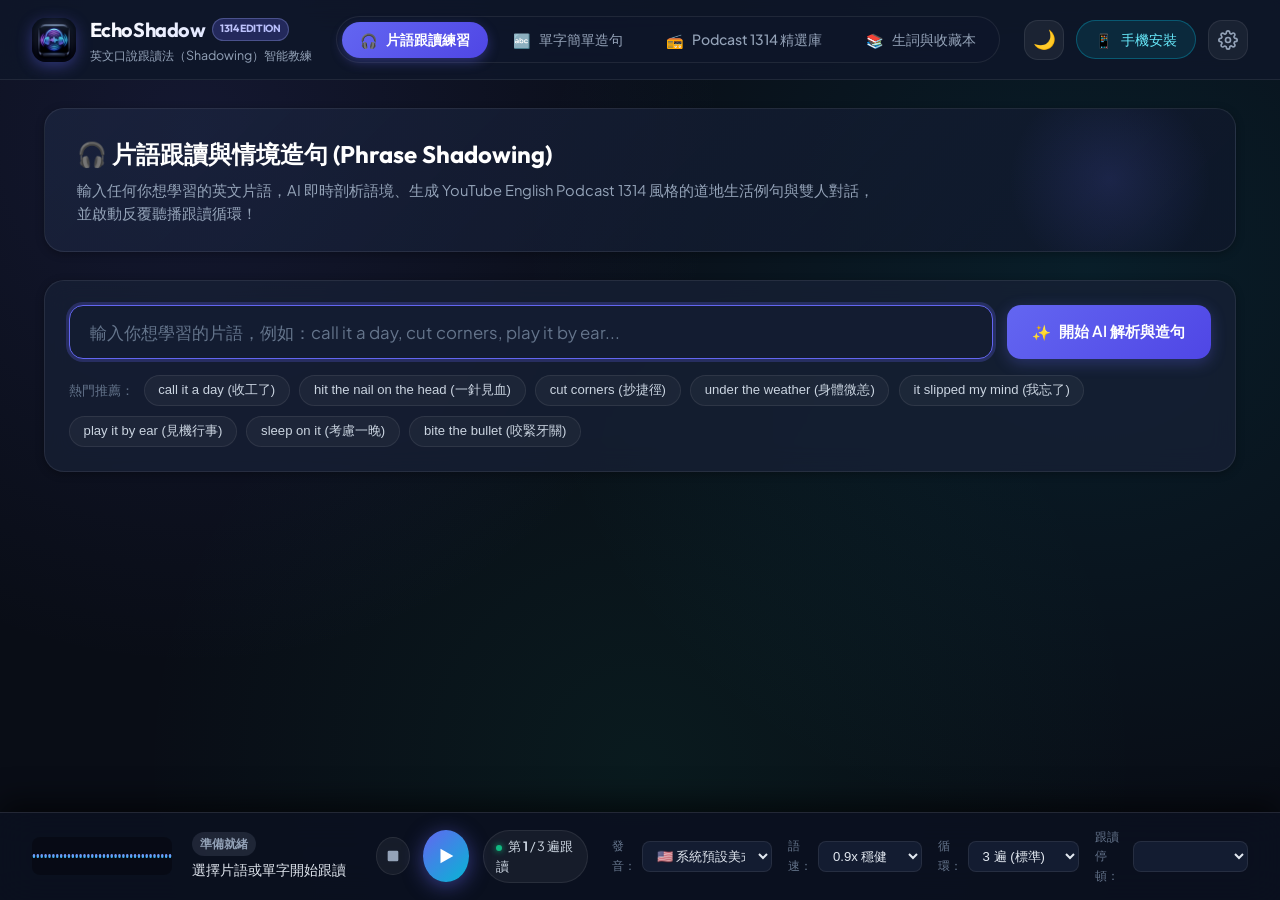
==== commit bba4f18b: "feat: Fix TTS voice select with fallback options, add dark/light theme switch, and enable multi-item" ====
--- a/index.html
+++ b/index.html
@@ -6,6 +6,13 @@
   <title>EchoShadow 1314 — 英文口說 Shadowing 智能跟讀學習系統</title>
   <meta name="description" content="專為英文跟讀法（Shadowing）打造的智能學習系統。支援片語解析造句、單字簡單造句聽播、YouTube English Podcast 1314 精選道地片語庫與跟讀錄音對比。">
   
+  <script>
+    // Ensure trailing slash for GitHub Pages repo subdirectory so manifest & service worker resolve accurately
+    if (location.pathname.endsWith('/shadowing')) {
+      location.replace(location.pathname + '/' + location.search + location.hash);
+    }
+  </script>
+
   <!-- PWA & Mobile Web App Meta -->
   <link rel="manifest" href="manifest.json">
   <link rel="icon" type="image/png" sizes="64x64" href="icons/favicon-64.png">
@@ -19,6 +26,27 @@
   <link rel="stylesheet" href="css/style.css">
 </head>
 <body>
+
+  <!-- In-App Browser Warning (LINE / FB WebView) -->
+  <div id="inapp-browser-banner" class="inapp-browser-banner" style="display: none;">
+    <div>⚠️ 偵測到您正在使用 <strong>LINE / 應用程式內建瀏覽器</strong>。受限於系統安全機制，無法直接安裝。請點擊右上角「<strong>⋮</strong>」或分享，選擇<strong>【在 Chrome 瀏覽器中開啟】</strong>即可一鍵安裝為手機 App！</div>
+    <button class="banner-close-btn" type="button" onclick="document.getElementById('inapp-browser-banner').style.display='none'">✕</button>
+  </div>
+
+  <!-- PWA Instant Install Floating Banner (Pixel / Android Chrome) -->
+  <div id="pwa-install-banner" class="pwa-install-banner" style="display: none;">
+    <div class="pwa-install-info">
+      <img src="icons/icon-192.png" alt="App Icon" width="38" height="38" style="border-radius: 8px;">
+      <div>
+        <div style="font-weight: 700; font-size: 0.92rem; color: #fff;">安裝 EchoShadow 1314 App</div>
+        <div style="font-size: 0.78rem; color: #94a3b8;">常駐 Pixel 桌面，離線全螢幕極速口說跟讀！</div>
+      </div>
+    </div>
+    <div class="pwa-install-actions">
+      <button id="pwa-banner-install-btn" class="primary-btn" type="button" style="padding: 0.45rem 1rem; font-size: 0.85rem;">📲 立即安裝</button>
+      <button class="banner-dismiss-btn" type="button" id="pwa-banner-dismiss-btn">稍後</button>
+    </div>
+  </div>
 
   <!-- App Header -->
   <header class="app-header">
@@ -50,6 +78,9 @@
 
     <!-- Header Actions -->
     <div class="header-actions">
+      <button class="icon-btn theme-toggle-btn" id="theme-toggle-btn" title="切換深色/淺色模式" aria-label="切換深淺色模式">
+        <span id="theme-icon">🌙</span>
+      </button>
       <button class="action-pill-btn header-mobile-btn" id="open-mobile-modal-btn" title="手機安裝與同網連線">
         <span>📱</span> 手機安裝
       </button>
@@ -318,6 +349,23 @@
             🎲 換一批推薦
           </button>
         </div>
+        <!-- Batch Select Action Bar for Podcast Library (需求 3) -->
+        <div class="batch-select-bar" id="podcast-batch-bar" style="margin-top: 1rem;">
+          <div class="batch-select-left">
+            <button class="action-pill-btn" id="toggle-podcast-batch-btn" type="button">
+              <span id="podcast-batch-icon">☑️</span> 批次選取學習
+            </button>
+            <span class="batch-selected-count" id="podcast-selected-count" style="display: none;">已選 <strong>0</strong> 個片語</span>
+          </div>
+          <div class="batch-select-actions" id="podcast-batch-actions" style="display: none;">
+            <button class="btn-secondary mini-btn" id="podcast-select-all-btn" type="button">全選</button>
+            <button class="btn-secondary mini-btn" id="podcast-clear-select-btn" type="button">清除選取</button>
+            <button class="primary-btn mini-btn" id="podcast-batch-play-btn" type="button" style="background: linear-gradient(135deg, #10b981, #059669);">
+              <span>🎧</span> 連續跟讀選取片語 (<span id="podcast-play-count">0</span>)
+            </button>
+          </div>
+        </div>
+
       </div>
 
       <!-- Cards Grid -->
@@ -361,6 +409,25 @@
         </div>
       </div>
 
+      <!-- Multi-Item Batch Selection Bar (Requirement 3) -->
+      <div class="batch-select-bar" id="history-batch-bar" style="margin-top: 1rem;">
+        <div class="batch-select-left">
+          <button class="action-pill-btn" id="toggle-history-batch-btn" type="button">
+            <span id="hist-batch-icon">☑️</span> 批次選取學習
+          </button>
+          <span class="batch-selected-count" id="hist-selected-count" style="display: none;">已選取 <strong>0</strong> 項</span>
+        </div>
+        <div class="batch-select-actions" id="hist-batch-actions" style="display: none;">
+          <button class="btn-secondary mini-btn" id="hist-select-all-btn" type="button">全選</button>
+          <button class="btn-secondary mini-btn" id="hist-clear-select-btn" type="button">取消選取</button>
+          <button class="primary-btn mini-btn" id="hist-batch-play-btn" type="button" style="background: linear-gradient(135deg, #10b981, #059669);">
+            <span>🎧</span> 連續跟讀選取項目 (<span id="hist-play-count">0</span>)
+          </button>
+          <button class="btn-secondary mini-btn" id="hist-batch-fav-btn" type="button">⭐ 批次加最愛</button>
+          <button class="btn-danger mini-btn" id="hist-batch-del-btn" type="button">🗑️ 批次刪除</button>
+        </div>
+      </div>
+
       <div class="history-list" id="history-list"></div>
     </section>
 
@@ -384,6 +451,10 @@
     <!-- Center: Main Controls & Loop Countdown -->
     <div class="player-center">
       <div class="player-controls-row">
+        <button class="playlist-step-btn" id="player-prev-btn" title="播放清單：上一項" aria-label="上一項" style="display: none;">
+          <svg viewBox="0 0 24 24" width="16" height="16" fill="currentColor"><polygon points="19 20 9 12 19 4 19 20"></polygon><line x1="5" y1="19" x2="5" y2="5" stroke="currentColor" stroke-width="2"></line></svg>
+        </button>
+
         <button class="control-icon-btn" id="player-stop-btn" title="停止播放 (Esc)" aria-label="停止">
           <svg viewBox="0 0 24 24" width="16" height="16" fill="currentColor"><rect x="4" y="4" width="16" height="16" rx="2"></rect></svg>
         </button>
@@ -398,9 +469,17 @@
           </svg>
         </button>
 
+        <button class="playlist-step-btn" id="player-next-btn" title="播放清單：下一項" aria-label="下一項" style="display: none;">
+          <svg viewBox="0 0 24 24" width="16" height="16" fill="currentColor"><polygon points="5 4 15 12 5 20 5 4"></polygon><line x1="19" y1="5" x2="19" y2="19" stroke="currentColor" stroke-width="2"></line></svg>
+        </button>
+
         <div class="loop-status-pill" id="player-loop-status">
           <span class="pulse-dot"></span> 第 <strong>1</strong> / 3 遍跟讀
         </div>
+
+        <span id="player-playlist-badge" class="player-playlist-badge" style="display: none;">
+          📻 清單跟讀：第 <strong>1</strong> / 1 項
+        </span>
       </div>
 
       <div class="player-interval-countdown" id="player-countdown">
@@ -410,6 +489,10 @@
 
     <!-- Right: Speed, Repeats, and Interval Delays -->
     <div class="player-right">
+      <div class="player-select-group">
+        <label for="player-voice-quick-select">發音：</label>
+        <select class="player-select" id="player-voice-quick-select" style="max-width: 130px;" title="快速切換發音聲音"></select>
+      </div>
       <div class="player-select-group">
         <label for="player-speed-select">語速：</label>
         <select class="player-select" id="player-speed-select">
@@ -478,15 +561,20 @@
             </ol>
           </div>
 
-          <div class="os-instruction-card" style="margin-top: 1rem;">
+          <div class="os-instruction-card" style="margin-top: 1rem; border-color: rgba(16, 185, 129, 0.4);">
             <div class="os-instruction-header">
               <span class="os-badge-icon">🤖</span>
-              <strong>Android 安卓手機 (Chrome / Edge) 操作步驟：</strong>
+              <strong>Google Pixel / Android 手機安裝指南：</strong>
             </div>
-            <ol class="os-steps-list">
-              <li>手機連線到同一個 Wi-Fi，打開 <strong>Chrome 瀏覽器</strong> 輸入上方網址。</li>
-              <li>網頁載入時會自動跳出 <strong>「安裝 EchoShadow」</strong> 提示，或點擊右上角三點選單「安裝應用程式」。</li>
-              <li>點擊「安裝」後，App 將自動常駐於桌面與應用程式清單，無任何系統相容問題！</li>
+
+            <button class="direct-install-btn" id="modal-direct-install-btn" type="button">
+              📲 點此一鍵安裝 EchoShadow App 到 Pixel
+            </button>
+
+            <ol class="os-steps-list" style="margin-top: 0.85rem;">
+              <li><strong>方式一（一鍵安裝）</strong>：點擊上方綠色按鈕，螢幕將跳出 Google 系統安裝對話框，點選「安裝」即可在 2 秒內自動常駐桌面。</li>
+              <li><strong>方式二（瀏覽器選單）</strong>：點擊 Chrome 右上角的三個點選單 <strong>「⋮」</strong> ➔ 點選 <strong>「安裝應用程式」</strong>（或「加到主畫面」）。</li>
+              <li><strong>⚠️ 重要提醒（LINE/通訊軟體內建瀏覽器）</strong>：若您是點擊朋友傳的連結打開，請注意通訊軟體（LINE/FB）會強制用簡易內嵌視窗開啟，這會<strong>封鎖 Android 系統安裝功能</strong>。請務必點右上角「⋮」選擇<strong>【在 Chrome 瀏覽器中開啟】</strong>！</li>
             </ol>
           </div>
         </div>
@@ -573,14 +661,94 @@
   <script src="js/api.js"></script>
   <script src="js/app.js"></script>
 
-  <!-- PWA Service Worker Registration -->
+  <!-- PWA & Mobile Installation Controller -->
   <script>
-    if ('serviceWorker' in navigator) {
-      window.addEventListener('load', () => {
-        navigator.serviceWorker.register('./sw.js').then((reg) => {
-          console.log('EchoShadow PWA Service Worker ready:', reg.scope);
+    // Global deferred install prompt for Android/Pixel
+    window.deferredInstallPrompt = null;
+
+    // Detect In-App Browsers (LINE, FB Messenger, Instagram, WeChat)
+    (function checkInAppBrowser() {
+      const ua = navigator.userAgent || navigator.vendor || window.opera || "";
+      const isInApp = /Line\/|FBAN|FBAV|Instagram|MicroMessenger|musical_ly/i.test(ua);
+      if (isInApp) {
+        const inAppBanner = document.getElementById("inapp-browser-banner");
+        if (inAppBanner) inAppBanner.style.display = "flex";
+      }
+    })();
+
+    // Listen for Chrome Android / Pixel PWA install availability
+    window.addEventListener("beforeinstallprompt", (e) => {
+      e.preventDefault();
+      window.deferredInstallPrompt = e;
+      console.log("EchoShadow: Chrome Android install prompt is ready.");
+
+      // Display the install banner if not dismissed this session
+      if (!sessionStorage.getItem("pwa_banner_dismissed")) {
+        const banner = document.getElementById("pwa-install-banner");
+        if (banner) banner.style.display = "flex";
+      }
+
+      // Enable direct install button in modal
+      const modalInstallBtn = document.getElementById("modal-direct-install-btn");
+      if (modalInstallBtn) {
+        modalInstallBtn.style.display = "flex";
+      }
+    });
+
+    window.addEventListener("appinstalled", () => {
+      console.log("EchoShadow PWA installed successfully!");
+      window.deferredInstallPrompt = null;
+      const banner = document.getElementById("pwa-install-banner");
+      if (banner) banner.style.display = "none";
+      alert("🎉 恭喜！EchoShadow 1314 已成功安裝至您的手機主畫面！");
+    });
+
+    // Function to trigger native installation dialog
+    window.triggerPWAInstall = async function() {
+      if (window.deferredInstallPrompt) {
+        window.deferredInstallPrompt.prompt();
+        const { outcome } = await window.deferredInstallPrompt.userChoice;
+        console.log("User install choice outcome:", outcome);
+        if (outcome === "accepted") {
+          const banner = document.getElementById("pwa-install-banner");
+          if (banner) banner.style.display = "none";
+        }
+        window.deferredInstallPrompt = null;
+      } else {
+        // If prompt not yet available, show instructions
+        alert("💡 提示：若未跳出自動安裝視窗，請點擊 Chrome 瀏覽器右上角的三個點選單「⋮」，然後點選「安裝應用程式」或「加到主畫面」即可完成安裝！");
+      }
+    };
+
+    // Attach listeners once DOM is ready
+    document.addEventListener("DOMContentLoaded", () => {
+      const bannerInstallBtn = document.getElementById("pwa-banner-install-btn");
+      if (bannerInstallBtn) {
+        bannerInstallBtn.addEventListener("click", window.triggerPWAInstall);
+      }
+
+      const bannerDismissBtn = document.getElementById("pwa-banner-dismiss-btn");
+      if (bannerDismissBtn) {
+        bannerDismissBtn.addEventListener("click", () => {
+          const banner = document.getElementById("pwa-install-banner");
+          if (banner) banner.style.display = "none";
+          sessionStorage.setItem("pwa_banner_dismissed", "1");
+        });
+      }
+
+      const modalInstallBtn = document.getElementById("modal-direct-install-btn");
+      if (modalInstallBtn) {
+        modalInstallBtn.addEventListener("click", window.triggerPWAInstall);
+      }
+    });
+
+    // Service Worker Registration
+    if ("serviceWorker" in navigator) {
+      window.addEventListener("load", () => {
+        navigator.serviceWorker.register("sw.js").then((reg) => {
+          console.log("EchoShadow PWA Service Worker ready with scope:", reg.scope);
         }).catch((err) => {
-          console.warn('Service Worker registration skipped:', err);
+          console.warn("Service Worker registration skipped:", err);
         });
       });
     }
--- a/css/style.css
+++ b/css/style.css
@@ -39,6 +39,110 @@
   
   --transition: all 0.22s cubic-bezier(0.4, 0, 0.2, 1);
 }
+
+/* ==========================================
+   LIGHT MODE DESIGN SYSTEM (需求 2)
+   ========================================== */
+[data-theme="light"] {
+  --bg-primary: #f8fafc;
+  --bg-secondary: #ffffff;
+  --bg-card: rgba(255, 255, 255, 0.95);
+  --bg-card-hover: #ffffff;
+  --bg-glass: rgba(255, 255, 255, 0.92);
+  --bg-input: #f1f5f9;
+  --border-subtle: rgba(148, 163, 184, 0.28);
+  --border-accent: rgba(99, 102, 241, 0.45);
+  --border-hover: rgba(99, 102, 241, 0.7);
+
+  --accent-primary: #4f46e5;
+  --accent-primary-hover: #4338ca;
+  --accent-cyan: #0284c7;
+  --accent-emerald: #059669;
+  --accent-amber: #d97706;
+  --accent-rose: #e11d48;
+  --accent-glow: 0 0 20px rgba(99, 102, 241, 0.18);
+
+  --text-main: #0f172a;
+  --text-muted: #475569;
+  --text-subtle: #64748b;
+
+  --shadow-sm: 0 2px 8px rgba(0, 0, 0, 0.06);
+  --shadow-md: 0 8px 20px rgba(0, 0, 0, 0.08);
+  --shadow-glow: 0 0 25px rgba(99, 102, 241, 0.15);
+}
+
+[data-theme="light"] body {
+  background-color: var(--bg-primary);
+  background-image: 
+    radial-gradient(circle at 15% 15%, rgba(99, 102, 241, 0.06) 0%, transparent 40%),
+    radial-gradient(circle at 85% 30%, rgba(6, 182, 212, 0.05) 0%, transparent 45%),
+    radial-gradient(circle at 50% 85%, rgba(16, 185, 129, 0.05) 0%, transparent 50%);
+}
+
+[data-theme="light"] .docked-player {
+  background: rgba(255, 255, 255, 0.94);
+  border-top: 1px solid rgba(0, 0, 0, 0.1);
+  box-shadow: 0 -4px 20px rgba(0, 0, 0, 0.06);
+}
+
+[data-theme="light"] .modal-content {
+  background: #ffffff;
+  color: var(--text-main);
+  border: 1px solid rgba(0, 0, 0, 0.1);
+  box-shadow: 0 20px 45px rgba(0, 0, 0, 0.12);
+}
+
+[data-theme="light"] .modal-title,
+[data-theme="light"] .banner-title,
+[data-theme="light"] .brand-info h1,
+[data-theme="light"] .bubble-text,
+[data-theme="light"] .sentence-en,
+[data-theme="light"] .history-title,
+[data-theme="light"] .podcast-card-title {
+  color: #0f172a;
+}
+
+[data-theme="light"] .dialogue-bubble,
+[data-theme="light"] .voice-compare-box,
+[data-theme="light"] .os-instruction-card {
+  background: rgba(241, 245, 249, 0.85);
+  border-color: rgba(148, 163, 184, 0.3);
+}
+
+[data-theme="light"] .bubble-trans,
+[data-theme="light"] .dialogue-section h3,
+[data-theme="light"] .os-steps-list,
+[data-theme="light"] .form-group label {
+  color: #334155;
+}
+
+[data-theme="light"] .form-control {
+  background: #f8fafc;
+  color: #0f172a;
+  border: 1px solid rgba(148, 163, 184, 0.4);
+}
+
+[data-theme="light"] .btn-secondary {
+  background: rgba(0, 0, 0, 0.04);
+  color: #334155;
+  border: 1px solid rgba(0, 0, 0, 0.12);
+}
+
+[data-theme="light"] .btn-secondary:hover {
+  background: rgba(0, 0, 0, 0.08);
+  color: #0f172a;
+}
+
+[data-theme="light"] .player-current-text {
+  color: #0f172a;
+}
+
+[data-theme="light"] .player-select {
+  background: #f1f5f9;
+  color: #0f172a;
+  border-color: rgba(148, 163, 184, 0.4);
+}
+
 
 *, *::before, *::after {
   box-sizing: border-box;
@@ -1595,3 +1699,260 @@
   color: #38bdf8;
 }
 
+/* ==========================================
+   PWA INSTALL & IN-APP BROWSER BANNERS
+   ========================================== */
+.inapp-browser-banner {
+  background: linear-gradient(135deg, rgba(245, 158, 11, 0.95), rgba(217, 119, 6, 0.95));
+  color: #ffffff;
+  padding: 0.75rem 1.25rem;
+  font-size: 0.88rem;
+  font-weight: 500;
+  display: flex;
+  align-items: center;
+  justify-content: space-between;
+  gap: 1rem;
+  box-shadow: 0 4px 15px rgba(245, 158, 11, 0.35);
+  position: relative;
+  z-index: 200;
+}
+
+.inapp-browser-banner strong {
+  text-decoration: underline;
+  color: #fef08a;
+}
+
+.banner-close-btn {
+  background: transparent;
+  border: none;
+  color: #ffffff;
+  font-size: 1.15rem;
+  cursor: pointer;
+  padding: 0.2rem 0.5rem;
+  border-radius: 4px;
+}
+
+.pwa-install-banner {
+  background: rgba(15, 23, 42, 0.95);
+  border-bottom: 1px solid var(--border-accent);
+  backdrop-filter: blur(12px);
+  padding: 0.75rem 1.5rem;
+  display: flex;
+  align-items: center;
+  justify-content: space-between;
+  gap: 1rem;
+  position: sticky;
+  top: 0;
+  z-index: 150;
+  animation: slideDown 0.3s cubic-bezier(0.16, 1, 0.3, 1);
+}
+
+@keyframes slideDown {
+  from { transform: translateY(-100%); opacity: 0; }
+  to { transform: translateY(0); opacity: 1; }
+}
+
+.pwa-install-info {
+  display: flex;
+  align-items: center;
+  gap: 0.85rem;
+}
+
+.pwa-install-actions {
+  display: flex;
+  align-items: center;
+  gap: 0.5rem;
+}
+
+.banner-dismiss-btn {
+  background: transparent;
+  border: 1px solid var(--border-subtle);
+  color: var(--text-muted);
+  border-radius: var(--radius-pill);
+  padding: 0.35rem 0.85rem;
+  font-size: 0.82rem;
+  cursor: pointer;
+  transition: var(--transition);
+}
+
+.banner-dismiss-btn:hover {
+  color: #fff;
+  border-color: #94a3b8;
+}
+
+.direct-install-btn {
+  width: 100%;
+  padding: 0.85rem 1.25rem;
+  font-size: 1rem;
+  font-weight: 700;
+  color: #ffffff;
+  background: linear-gradient(135deg, #10b981, #059669);
+  border: none;
+  border-radius: var(--radius-md);
+  cursor: pointer;
+  display: flex;
+  align-items: center;
+  justify-content: center;
+  gap: 0.5rem;
+  box-shadow: 0 4px 15px rgba(16, 185, 129, 0.35);
+  transition: var(--transition);
+  margin-top: 0.75rem;
+}
+
+.direct-install-btn:hover {
+  transform: translateY(-2px);
+  box-shadow: 0 6px 20px rgba(16, 185, 129, 0.5);
+  background: linear-gradient(135deg, #34d399, #10b981);
+}
+
+.direct-install-btn:active {
+  transform: translateY(0);
+}
+
+/* ==========================================
+   THEME TOGGLE BUTTON (需求 2)
+   ========================================== */
+.theme-toggle-btn {
+  font-size: 1.15rem;
+  background: rgba(255, 255, 255, 0.06);
+  border: 1px solid var(--border-subtle);
+  color: var(--text-main);
+  transition: var(--transition);
+}
+
+.theme-toggle-btn:hover {
+  background: rgba(99, 102, 241, 0.2);
+  border-color: var(--accent-primary);
+  transform: rotate(15deg) scale(1.08);
+}
+
+/* ==========================================
+   MULTI-ITEM SELECTION & PLAYLIST (需求 3)
+   ========================================== */
+.batch-select-bar {
+  background: var(--bg-card);
+  border: 1px solid var(--border-subtle);
+  border-radius: var(--radius-md);
+  padding: 0.75rem 1.25rem;
+  margin-bottom: 1.25rem;
+  display: flex;
+  align-items: center;
+  justify-content: space-between;
+  gap: 1rem;
+  flex-wrap: wrap;
+  transition: var(--transition);
+}
+
+.batch-select-left {
+  display: flex;
+  align-items: center;
+  gap: 0.85rem;
+}
+
+.batch-selected-count {
+  font-size: 0.85rem;
+  font-weight: 600;
+  color: var(--accent-cyan);
+  background: rgba(6, 182, 212, 0.12);
+  padding: 0.3rem 0.75rem;
+  border-radius: var(--radius-pill);
+  border: 1px solid rgba(6, 182, 212, 0.3);
+}
+
+.batch-select-actions {
+  display: flex;
+  align-items: center;
+  gap: 0.5rem;
+  flex-wrap: wrap;
+}
+
+.mini-btn {
+  padding: 0.4rem 0.85rem;
+  font-size: 0.82rem;
+  border-radius: var(--radius-pill);
+}
+
+.btn-danger {
+  background: rgba(239, 68, 68, 0.15);
+  border: 1px solid rgba(239, 68, 68, 0.4);
+  color: #f87171;
+  font-weight: 600;
+  cursor: pointer;
+  transition: var(--transition);
+}
+
+.btn-danger:hover {
+  background: rgba(239, 68, 68, 0.3);
+  color: #fff;
+}
+
+/* Checkbox inside Card */
+.card-checkbox-wrap {
+  position: absolute;
+  top: 1rem;
+  left: 1rem;
+  z-index: 10;
+  display: flex;
+  align-items: center;
+  cursor: pointer;
+}
+
+.card-checkbox {
+  width: 20px;
+  height: 20px;
+  cursor: pointer;
+  accent-color: var(--accent-primary);
+  border-radius: 4px;
+}
+
+.history-card.has-batch-mode {
+  padding-left: 3rem;
+}
+
+.podcast-card.has-batch-mode {
+  padding-top: 2.75rem;
+}
+
+.history-card.is-selected,
+.podcast-card.is-selected {
+  border-color: var(--accent-primary);
+  background: rgba(99, 102, 241, 0.12);
+  box-shadow: 0 0 15px rgba(99, 102, 241, 0.25);
+}
+
+/* Playlist Player Controls */
+.playlist-step-btn {
+  background: rgba(255, 255, 255, 0.08);
+  border: 1px solid var(--border-subtle);
+  color: var(--text-main);
+  width: 34px;
+  height: 34px;
+  border-radius: 50%;
+  cursor: pointer;
+  display: inline-flex;
+  align-items: center;
+  justify-content: center;
+  transition: var(--transition);
+}
+
+.playlist-step-btn:hover {
+  background: var(--accent-primary);
+  color: #ffffff;
+  transform: scale(1.08);
+}
+
+.player-playlist-badge {
+  background: linear-gradient(135deg, rgba(16, 185, 129, 0.2), rgba(5, 150, 105, 0.2));
+  border: 1px solid rgba(16, 185, 129, 0.4);
+  color: #34d399;
+  font-size: 0.78rem;
+  font-weight: 700;
+  padding: 0.25rem 0.65rem;
+  border-radius: var(--radius-pill);
+  display: inline-flex;
+  align-items: center;
+  gap: 0.35rem;
+}
+
+
+
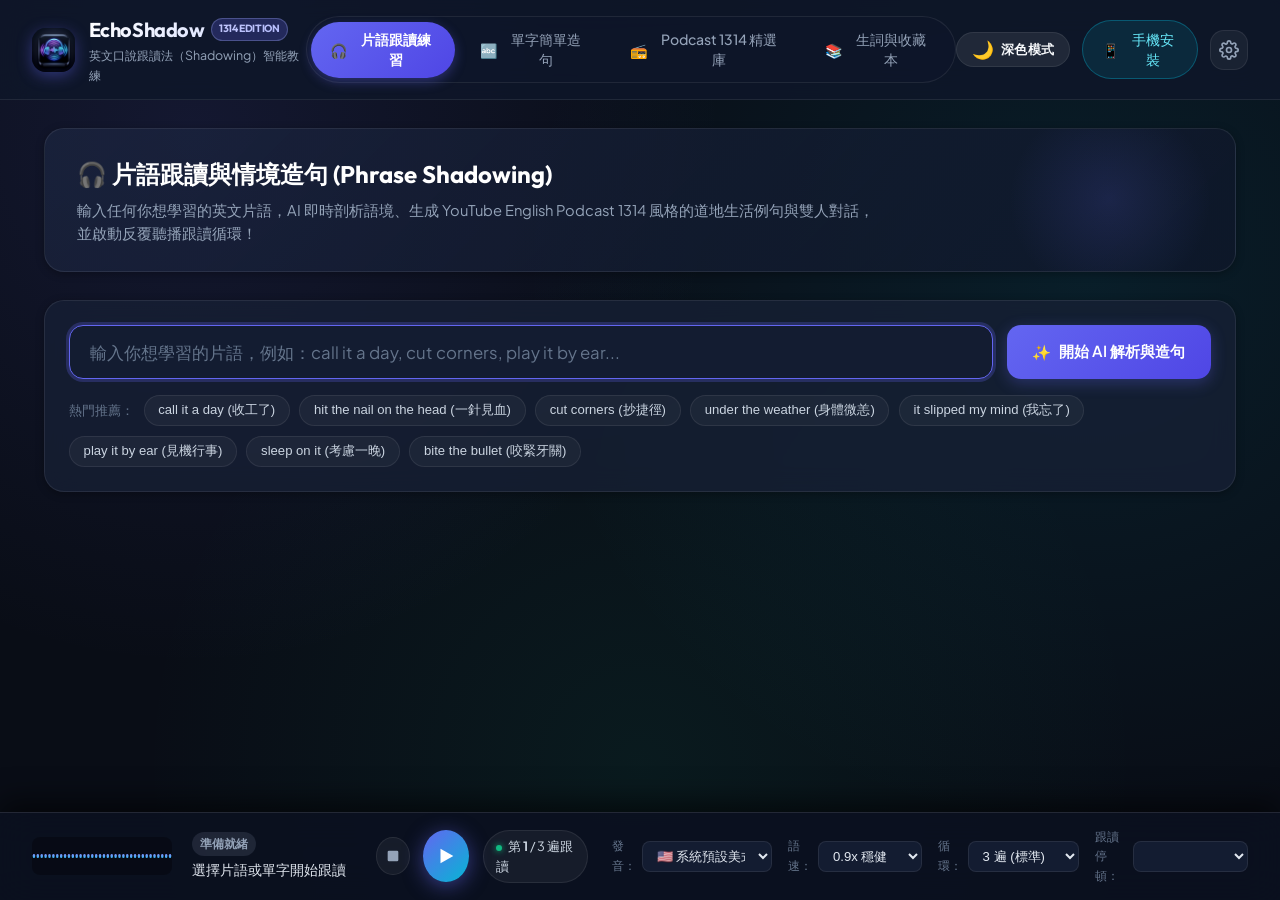
==== commit cd498b3e: "feat: Add full dark/light mode toggle with system preference and refined design system" ====
--- a/index.html
+++ b/index.html
@@ -78,8 +78,9 @@
 
     <!-- Header Actions -->
     <div class="header-actions">
-      <button class="icon-btn theme-toggle-btn" id="theme-toggle-btn" title="切換深色/淺色模式" aria-label="切換深淺色模式">
-        <span id="theme-icon">🌙</span>
+      <button class="theme-toggle-btn" id="theme-toggle-btn" title="切換深色/淺色模式" aria-label="切換深淺色模式">
+        <span class="theme-toggle-icon" id="theme-icon">🌙</span>
+        <span class="theme-toggle-text" id="theme-text">深色模式</span>
       </button>
       <button class="action-pill-btn header-mobile-btn" id="open-mobile-modal-btn" title="手機安裝與同網連線">
         <span>📱</span> 手機安裝
@@ -638,6 +639,16 @@
           <option value="10">10 遍</option>
           <option value="inf">無限循環播放</option>
         </select>
+      </div>
+
+      <div class="form-group">
+        <label for="settings-theme-select">🎨 介面主題外觀 (Theme Mode)：</label>
+        <select class="form-control" id="settings-theme-select">
+          <option value="dark">🌙 深色模式 (Dark Mode - 預設沉浸護眼)</option>
+          <option value="light">☀️ 淺色模式 (Light Mode - 明亮清晰)</option>
+          <option value="system">💻 跟隨系統外觀 (Auto - 自動偵測)</option>
+        </select>
+        <small>選擇您偏好的外觀顯示模式，切換即時生效並自動儲存。</small>
       </div>
 
       <div class="form-group">
--- a/css/style.css
+++ b/css/style.css
@@ -41,17 +41,17 @@
 }
 
 /* ==========================================
-   LIGHT MODE DESIGN SYSTEM (需求 2)
+   LIGHT MODE DESIGN SYSTEM (深淺色完整外觀系統)
    ========================================== */
 [data-theme="light"] {
   --bg-primary: #f8fafc;
   --bg-secondary: #ffffff;
-  --bg-card: rgba(255, 255, 255, 0.95);
+  --bg-card: rgba(255, 255, 255, 0.96);
   --bg-card-hover: #ffffff;
-  --bg-glass: rgba(255, 255, 255, 0.92);
-  --bg-input: #f1f5f9;
-  --border-subtle: rgba(148, 163, 184, 0.28);
-  --border-accent: rgba(99, 102, 241, 0.45);
+  --bg-glass: rgba(255, 255, 255, 0.94);
+  --bg-input: #f8fafc;
+  --border-subtle: rgba(148, 163, 184, 0.35);
+  --border-accent: rgba(99, 102, 241, 0.5);
   --border-hover: rgba(99, 102, 241, 0.7);
 
   --accent-primary: #4f46e5;
@@ -60,87 +60,561 @@
   --accent-emerald: #059669;
   --accent-amber: #d97706;
   --accent-rose: #e11d48;
-  --accent-glow: 0 0 20px rgba(99, 102, 241, 0.18);
+  --accent-glow: 0 0 20px rgba(99, 102, 241, 0.16);
 
   --text-main: #0f172a;
   --text-muted: #475569;
   --text-subtle: #64748b;
 
-  --shadow-sm: 0 2px 8px rgba(0, 0, 0, 0.06);
-  --shadow-md: 0 8px 20px rgba(0, 0, 0, 0.08);
+  --shadow-sm: 0 2px 8px rgba(0, 0, 0, 0.05);
+  --shadow-md: 0 8px 24px rgba(0, 0, 0, 0.08);
   --shadow-glow: 0 0 25px rgba(99, 102, 241, 0.15);
 }
 
 [data-theme="light"] body {
   background-color: var(--bg-primary);
+  color: var(--text-main);
   background-image: 
     radial-gradient(circle at 15% 15%, rgba(99, 102, 241, 0.06) 0%, transparent 40%),
     radial-gradient(circle at 85% 30%, rgba(6, 182, 212, 0.05) 0%, transparent 45%),
     radial-gradient(circle at 50% 85%, rgba(16, 185, 129, 0.05) 0%, transparent 50%);
 }
 
+/* Custom Scrollbar in Light Mode */
+[data-theme="light"] ::-webkit-scrollbar-track {
+  background: #f1f5f9;
+}
+[data-theme="light"] ::-webkit-scrollbar-thumb {
+  background: #cbd5e1;
+}
+[data-theme="light"] ::-webkit-scrollbar-thumb:hover {
+  background: #94a3b8;
+}
+
+/* Header & Brand */
+[data-theme="light"] .app-header {
+  background: var(--bg-glass);
+  border-bottom: 1px solid rgba(0, 0, 0, 0.08);
+  box-shadow: 0 2px 12px rgba(0, 0, 0, 0.03);
+}
+
+[data-theme="light"] .brand-icon-wrapper {
+  background: #eef2ff;
+  box-shadow: 0 4px 15px rgba(99, 102, 241, 0.22);
+}
+
+[data-theme="light"] .brand-info h1 {
+  background: linear-gradient(135deg, #1e1b4b 0%, #4338ca 100%);
+  -webkit-background-clip: text;
+  -webkit-text-fill-color: transparent;
+}
+
+[data-theme="light"] .brand-tag {
+  background: #e0e7ff;
+  color: #4338ca;
+  border-color: #c7d2fe;
+}
+
+[data-theme="light"] .brand-subtitle {
+  color: #64748b;
+}
+
+/* Navigation Tabs */
+[data-theme="light"] .nav-tabs {
+  background: #e2e8f0;
+  border: 1px solid #cbd5e1;
+}
+
+[data-theme="light"] .nav-tab {
+  color: #475569;
+}
+
+[data-theme="light"] .nav-tab:hover {
+  color: #0f172a;
+  background: rgba(255, 255, 255, 0.85);
+}
+
+[data-theme="light"] .nav-tab.active {
+  background: linear-gradient(135deg, #4f46e5, #6366f1);
+  color: #ffffff;
+  box-shadow: 0 4px 12px rgba(79, 70, 229, 0.3);
+}
+
+/* Icon Buttons */
+[data-theme="light"] .icon-btn {
+  background: #f1f5f9;
+  border-color: #cbd5e1;
+  color: #475569;
+}
+
+[data-theme="light"] .icon-btn:hover {
+  background: #e2e8f0;
+  color: #0f172a;
+  border-color: #94a3b8;
+}
+
+[data-theme="light"] .header-mobile-btn {
+  background: #e0f2fe;
+  border-color: #bae6fd;
+  color: #0369a1;
+}
+
+[data-theme="light"] .header-mobile-btn:hover {
+  background: #bae6fd;
+  color: #0c4a6e;
+}
+
+/* Section Banners */
+[data-theme="light"] .section-banner {
+  background: linear-gradient(135deg, #eef2ff 0%, #f8fafc 100%);
+  border-color: #c7d2fe;
+  box-shadow: 0 4px 20px rgba(99, 102, 241, 0.06);
+}
+
+[data-theme="light"] .banner-title {
+  color: #1e1b4b;
+}
+
+[data-theme="light"] .banner-desc {
+  color: #475569;
+}
+
+/* Inputs, Cards, Tags */
+[data-theme="light"] .input-card {
+  background: #ffffff;
+  border-color: #e2e8f0;
+  box-shadow: var(--shadow-sm);
+}
+
+[data-theme="light"] .text-input {
+  background: #f8fafc;
+  border-color: #cbd5e1;
+  color: #0f172a;
+}
+
+[data-theme="light"] .text-input:focus {
+  background: #ffffff;
+  border-color: #4f46e5;
+  box-shadow: 0 0 0 3px rgba(79, 70, 229, 0.18);
+}
+
+[data-theme="light"] .text-input::placeholder {
+  color: #94a3b8;
+}
+
+[data-theme="light"] .quick-label {
+  color: #64748b;
+}
+
+[data-theme="light"] .quick-tag {
+  background: #f1f5f9;
+  border-color: #cbd5e1;
+  color: #334155;
+}
+
+[data-theme="light"] .quick-tag:hover {
+  background: #e0e7ff;
+  border-color: #4f46e5;
+  color: #1e1b4b;
+}
+
+/* Result Workspace Card */
+[data-theme="light"] .result-card {
+  background: #ffffff;
+  border-color: #e2e8f0;
+  box-shadow: 0 10px 30px rgba(0, 0, 0, 0.06);
+}
+
+[data-theme="light"] .result-title {
+  color: #0f172a;
+}
+
+[data-theme="light"] .result-phonetic {
+  color: #0284c7;
+}
+
+[data-theme="light"] .result-translation {
+  color: #0369a1;
+}
+
+[data-theme="light"] .result-explanation-box {
+  background: #f8fafc;
+  border-left: 4px solid #4f46e5;
+  color: #334155;
+}
+
+[data-theme="light"] .result-explanation-box strong {
+  color: #4338ca;
+}
+
+/* Sentence Showcase */
+[data-theme="light"] .sentence-showcase-box {
+  background: linear-gradient(135deg, #f8fafc 0%, #eef2ff 100%);
+  border-color: #c7d2fe;
+}
+
+[data-theme="light"] .sentence-header {
+  color: #4f46e5;
+}
+
+[data-theme="light"] .sentence-text {
+  color: #0f172a;
+}
+
+[data-theme="light"] .sentence-trans {
+  color: #475569;
+}
+
+[data-theme="light"] .sentence-extra {
+  background: #f8fafc;
+  border-color: #e2e8f0;
+}
+
+[data-theme="light"] .dialogue-section h3 {
+  color: #1e293b;
+}
+
+[data-theme="light"] .dialogue-bubble {
+  background: #f8fafc;
+  border-color: #e2e8f0;
+}
+
+[data-theme="light"] .bubble-speaker {
+  color: #4f46e5;
+}
+
+[data-theme="light"] .bubble-text {
+  color: #0f172a;
+}
+
+[data-theme="light"] .bubble-trans {
+  color: #475569;
+}
+
+/* Tips Box & Audio Comparison */
+[data-theme="light"] .tips-box {
+  background: #fffbeb;
+  border-color: #fcd34d;
+  color: #92400e;
+}
+
+[data-theme="light"] .tips-box strong {
+  color: #78350f;
+}
+
+[data-theme="light"] .voice-compare-card {
+  background: #f8fafc;
+  border-color: #e2e8f0;
+}
+
+[data-theme="light"] .voice-compare-header {
+  color: #0f172a;
+}
+
+[data-theme="light"] .record-feedback-text {
+  color: #475569;
+}
+
+/* Action Buttons */
+[data-theme="light"] .action-pill-btn {
+  background: #f1f5f9;
+  border-color: #cbd5e1;
+  color: #334155;
+}
+
+[data-theme="light"] .action-pill-btn:hover {
+  background: #e0e7ff;
+  border-color: #4f46e5;
+  color: #1e1b4b;
+}
+
+[data-theme="light"] .action-pill-btn.primary {
+  background: #4f46e5;
+  border-color: #4f46e5;
+  color: #ffffff;
+}
+
+/* Podcast Grid & Cards */
+[data-theme="light"] .filter-toolbar {
+  background: #ffffff;
+  border-color: #e2e8f0;
+}
+
+[data-theme="light"] .filter-label {
+  color: #64748b;
+}
+
+[data-theme="light"] .filter-pill {
+  background: #f1f5f9;
+  border-color: #cbd5e1;
+  color: #475569;
+}
+
+[data-theme="light"] .filter-pill:hover {
+  background: #e0e7ff;
+  border-color: #4f46e5;
+  color: #1e1b4b;
+}
+
+[data-theme="light"] .filter-pill.active {
+  background: #4f46e5;
+  border-color: #4f46e5;
+  color: #ffffff;
+}
+
+[data-theme="light"] .search-input-wrap input {
+  background: #f8fafc;
+  border-color: #cbd5e1;
+  color: #0f172a;
+}
+
+[data-theme="light"] .search-input-wrap input:focus {
+  background: #ffffff;
+  border-color: #4f46e5;
+}
+
+[data-theme="light"] .search-input-wrap input::placeholder {
+  color: #94a3b8;
+}
+
+[data-theme="light"] .podcast-card {
+  background: #ffffff;
+  border-color: #e2e8f0;
+  box-shadow: var(--shadow-sm);
+}
+
+[data-theme="light"] .podcast-card:hover {
+  background: #ffffff;
+  border-color: #4f46e5;
+  box-shadow: 0 10px 25px rgba(0, 0, 0, 0.08);
+}
+
+[data-theme="light"] .card-title {
+  color: #0f172a;
+}
+
+[data-theme="light"] .card-translation {
+  color: #0284c7;
+}
+
+[data-theme="light"] .card-explanation {
+  color: #475569;
+}
+
+[data-theme="light"] .card-sentence-box {
+  background: #f8fafc;
+  border-left: 3px solid #4f46e5;
+}
+
+[data-theme="light"] .card-sentence-text {
+  color: #0f172a;
+}
+
+[data-theme="light"] .card-sentence-trans {
+  color: #64748b;
+}
+
+[data-theme="light"] .quick-play-btn {
+  background: #f1f5f9;
+  border-color: #cbd5e1;
+  color: #334155;
+}
+
+[data-theme="light"] .quick-play-btn:hover {
+  background: #e0e7ff;
+  color: #1e1b4b;
+}
+
+/* History Tab & Cards */
+[data-theme="light"] .history-filter-toolbar {
+  background: #ffffff;
+  border-color: #e2e8f0;
+}
+
+[data-theme="light"] .history-filter-pill {
+  background: #f1f5f9;
+  border-color: #cbd5e1;
+  color: #475569;
+}
+
+[data-theme="light"] .history-filter-pill:hover {
+  background: #e0e7ff;
+  color: #1e1b4b;
+}
+
+[data-theme="light"] .history-stats-bar {
+  background: #f1f5f9;
+  border-color: #cbd5e1;
+  color: #475569;
+}
+
+[data-theme="light"] .history-card {
+  background: #ffffff;
+  border-color: #e2e8f0;
+  box-shadow: var(--shadow-sm);
+}
+
+[data-theme="light"] .history-card:hover {
+  background: #ffffff;
+  border-color: #c7d2fe;
+  box-shadow: 0 6px 18px rgba(0, 0, 0, 0.06);
+}
+
+[data-theme="light"] .history-title {
+  color: #0f172a;
+}
+
+[data-theme="light"] .history-trans {
+  color: #0284c7;
+}
+
+[data-theme="light"] .history-sent {
+  color: #475569;
+}
+
+[data-theme="light"] .history-play-btn {
+  background: #eef2ff;
+  border-color: #c7d2fe;
+  color: #4338ca;
+}
+
+[data-theme="light"] .history-play-btn:hover {
+  background: #4f46e5;
+  color: #ffffff;
+}
+
+/* Batch Selection Bar */
+[data-theme="light"] .batch-select-bar {
+  background: #ffffff;
+  border-color: #cbd5e1;
+  box-shadow: 0 4px 15px rgba(0, 0, 0, 0.06);
+}
+
+[data-theme="light"] .batch-count-info {
+  color: #0f172a;
+}
+
+/* Docked Player */
 [data-theme="light"] .docked-player {
-  background: rgba(255, 255, 255, 0.94);
-  border-top: 1px solid rgba(0, 0, 0, 0.1);
-  box-shadow: 0 -4px 20px rgba(0, 0, 0, 0.06);
-}
-
-[data-theme="light"] .modal-content {
-  background: #ffffff;
-  color: var(--text-main);
-  border: 1px solid rgba(0, 0, 0, 0.1);
-  box-shadow: 0 20px 45px rgba(0, 0, 0, 0.12);
-}
-
-[data-theme="light"] .modal-title,
-[data-theme="light"] .banner-title,
-[data-theme="light"] .brand-info h1,
-[data-theme="light"] .bubble-text,
-[data-theme="light"] .sentence-en,
-[data-theme="light"] .history-title,
-[data-theme="light"] .podcast-card-title {
+  background: rgba(255, 255, 255, 0.96);
+  border-top: 1px solid rgba(0, 0, 0, 0.08);
+  box-shadow: 0 -4px 25px rgba(0, 0, 0, 0.08);
+}
+
+[data-theme="light"] .player-wave-wrap {
+  background: #f1f5f9;
+  border: 1px solid #e2e8f0;
+}
+
+[data-theme="light"] .player-current-text {
   color: #0f172a;
 }
 
-[data-theme="light"] .dialogue-bubble,
-[data-theme="light"] .voice-compare-box,
-[data-theme="light"] .os-instruction-card {
-  background: rgba(241, 245, 249, 0.85);
-  border-color: rgba(148, 163, 184, 0.3);
-}
-
-[data-theme="light"] .bubble-trans,
-[data-theme="light"] .dialogue-section h3,
-[data-theme="light"] .os-steps-list,
-[data-theme="light"] .form-group label {
-  color: #334155;
-}
-
-[data-theme="light"] .form-control {
-  background: #f8fafc;
+[data-theme="light"] .player-btn {
+  background: #f1f5f9;
+  border-color: #cbd5e1;
+  color: #475569;
+}
+
+[data-theme="light"] .player-btn:hover {
+  background: #e2e8f0;
   color: #0f172a;
-  border: 1px solid rgba(148, 163, 184, 0.4);
-}
-
-[data-theme="light"] .btn-secondary {
-  background: rgba(0, 0, 0, 0.04);
-  color: #334155;
-  border: 1px solid rgba(0, 0, 0, 0.12);
-}
-
-[data-theme="light"] .btn-secondary:hover {
-  background: rgba(0, 0, 0, 0.08);
-  color: #0f172a;
-}
-
-[data-theme="light"] .player-current-text {
+}
+
+[data-theme="light"] .status-idle {
+  background: #f1f5f9;
+  color: #64748b;
+}
+
+[data-theme="light"] .repeat-badge {
+  background: #eef2ff;
+  border-color: #c7d2fe;
+  color: #4338ca;
+}
+
+[data-theme="light"] .player-counter {
+  color: #475569;
+}
+
+[data-theme="light"] .player-counter strong {
   color: #0f172a;
 }
 
 [data-theme="light"] .player-select {
   background: #f1f5f9;
   color: #0f172a;
-  border-color: rgba(148, 163, 184, 0.4);
+  border-color: #cbd5e1;
+}
+
+/* Modals */
+[data-theme="light"] .modal-content {
+  background: #ffffff;
+  color: #0f172a;
+  border: 1px solid #cbd5e1;
+  box-shadow: 0 20px 45px rgba(0, 0, 0, 0.15);
+}
+
+[data-theme="light"] .modal-title {
+  color: #0f172a;
+}
+
+[data-theme="light"] .modal-close-btn {
+  color: #64748b;
+}
+
+[data-theme="light"] .modal-close-btn:hover {
+  color: #0f172a;
+}
+
+[data-theme="light"] .form-group label {
+  color: #1e293b;
+}
+
+[data-theme="light"] .form-group small {
+  color: #64748b;
+}
+
+[data-theme="light"] .form-control {
+  background: #f8fafc;
+  border: 1px solid #cbd5e1;
+  color: #0f172a;
+}
+
+[data-theme="light"] .form-control:focus {
+  background: #ffffff;
+  border-color: #4f46e5;
+}
+
+[data-theme="light"] .btn-secondary {
+  background: #f1f5f9;
+  color: #334155;
+  border: 1px solid #cbd5e1;
+}
+
+[data-theme="light"] .btn-secondary:hover {
+  background: #e2e8f0;
+  color: #0f172a;
+}
+
+[data-theme="light"] .os-instruction-card {
+  background: #f8fafc;
+  border: 1px solid #e2e8f0;
+}
+
+[data-theme="light"] .os-title {
+  color: #0f172a;
+}
+
+[data-theme="light"] .os-steps-list {
+  color: #334155;
+}
+
+[data-theme="light"] .os-steps-list strong {
+  color: #4f46e5;
+}
+
+[data-theme="light"] .empty-state {
+  color: #64748b;
 }
 
 
@@ -1514,6 +1988,19 @@
   }
 }
 
+@media (max-width: 600px) {
+  .header-actions {
+    width: 100%;
+    justify-content: center;
+    flex-wrap: wrap;
+    gap: 0.5rem;
+  }
+  .nav-tabs {
+    flex-wrap: wrap;
+    justify-content: center;
+  }
+}
+
 /* ==========================================
    FAVORITE ACTION BUTTON (需求 1)
    ========================================== */
@@ -1810,20 +2297,66 @@
 }
 
 /* ==========================================
-   THEME TOGGLE BUTTON (需求 2)
+   THEME TOGGLE BUTTON (深淺色切換開關)
    ========================================== */
 .theme-toggle-btn {
-  font-size: 1.15rem;
-  background: rgba(255, 255, 255, 0.06);
+  display: inline-flex;
+  align-items: center;
+  gap: 0.45rem;
+  padding: 0.42rem 0.95rem;
+  border-radius: var(--radius-pill);
+  background: rgba(255, 255, 255, 0.08);
   border: 1px solid var(--border-subtle);
   color: var(--text-main);
-  transition: var(--transition);
+  font-family: inherit;
+  font-size: 0.85rem;
+  font-weight: 600;
+  cursor: pointer;
+  transition: var(--transition);
+  user-select: none;
+  white-space: nowrap;
 }
 
 .theme-toggle-btn:hover {
-  background: rgba(99, 102, 241, 0.2);
+  background: rgba(99, 102, 241, 0.22);
   border-color: var(--accent-primary);
-  transform: rotate(15deg) scale(1.08);
+  transform: translateY(-1px);
+  box-shadow: 0 4px 14px rgba(99, 102, 241, 0.25);
+}
+
+.theme-toggle-btn:active {
+  transform: translateY(0);
+}
+
+.theme-toggle-icon {
+  font-size: 1.1rem;
+  line-height: 1;
+  display: inline-block;
+  transition: transform 0.35s cubic-bezier(0.34, 1.56, 0.64, 1);
+}
+
+.theme-toggle-btn:hover .theme-toggle-icon {
+  transform: rotate(20deg) scale(1.18);
+}
+
+.theme-toggle-text {
+  font-size: 0.82rem;
+  font-weight: 600;
+  letter-spacing: 0.02em;
+}
+
+[data-theme="light"] .theme-toggle-btn {
+  background: #f1f5f9;
+  border-color: #cbd5e1;
+  color: #1e293b;
+  box-shadow: 0 1px 3px rgba(0, 0, 0, 0.05);
+}
+
+[data-theme="light"] .theme-toggle-btn:hover {
+  background: #e0e7ff;
+  border-color: #4f46e5;
+  color: #1e1b4b;
+  box-shadow: 0 4px 14px rgba(79, 70, 229, 0.2);
 }
 
 /* ==========================================
